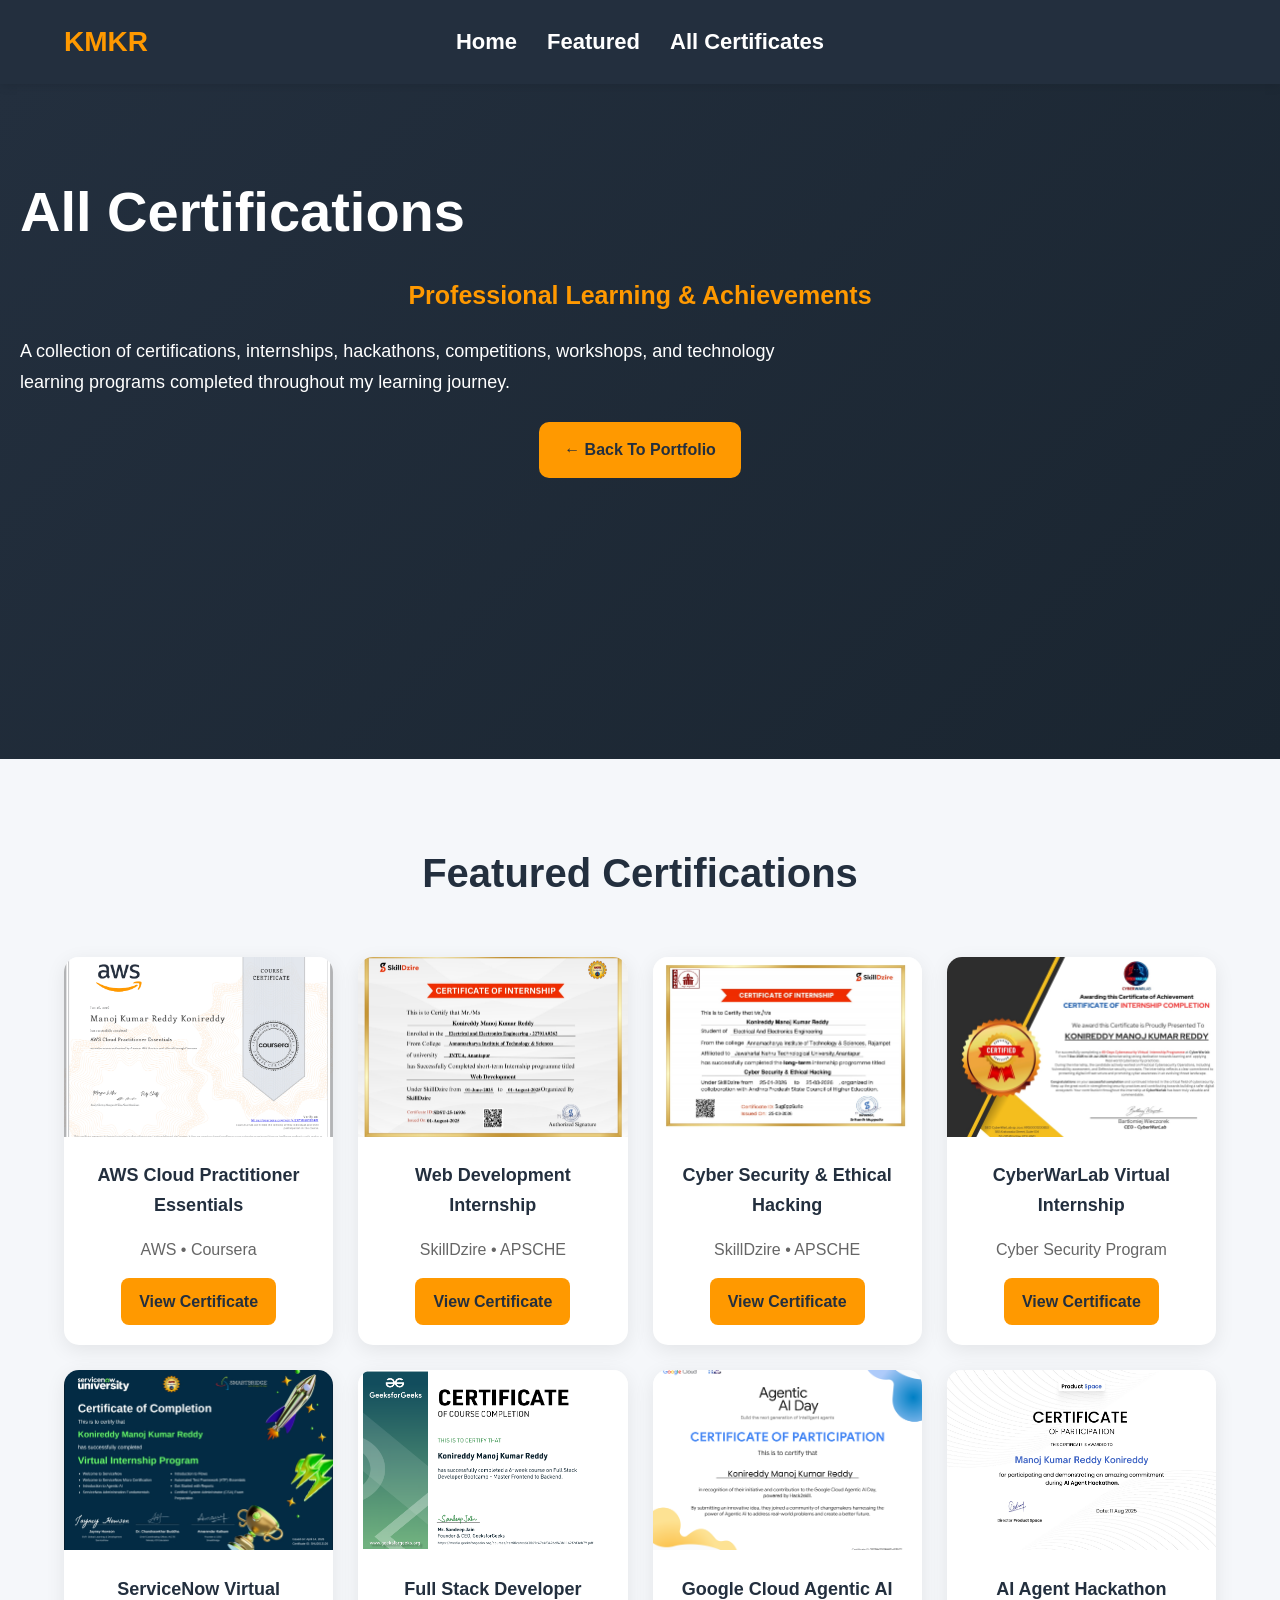
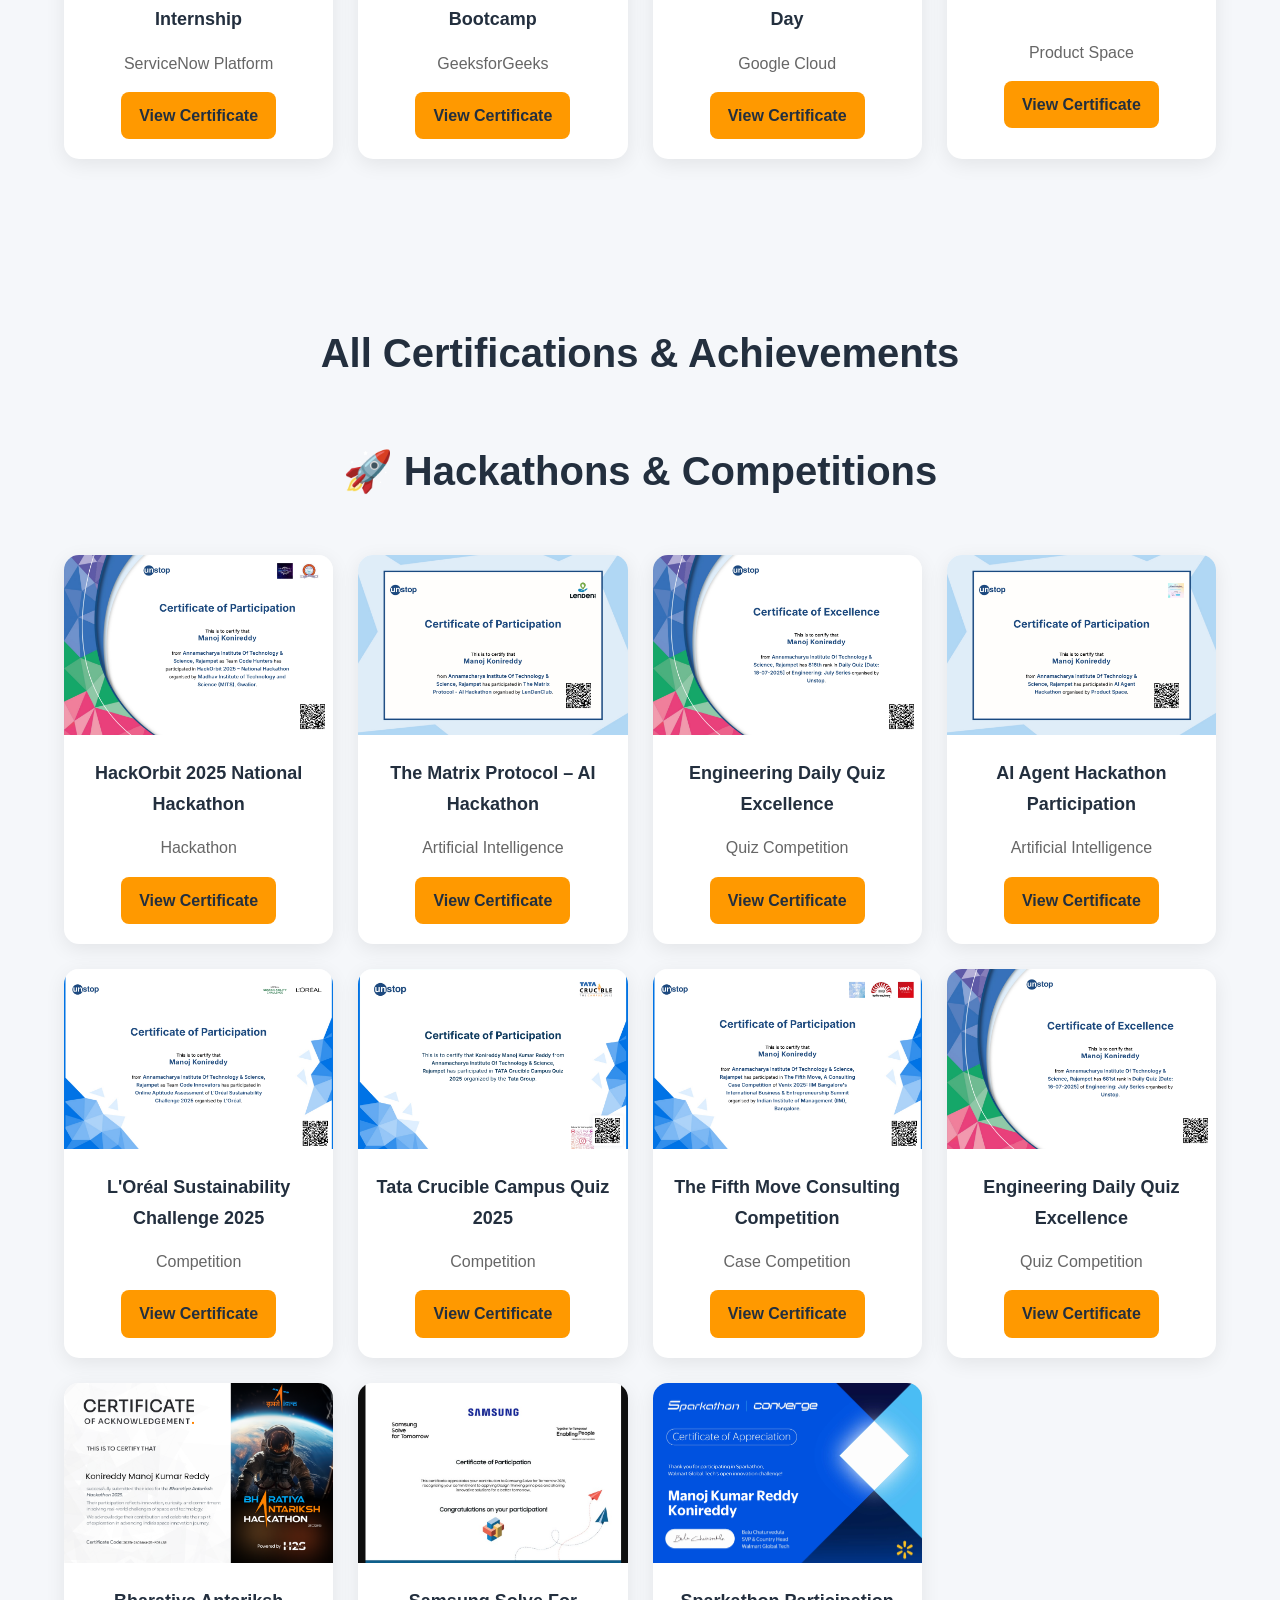
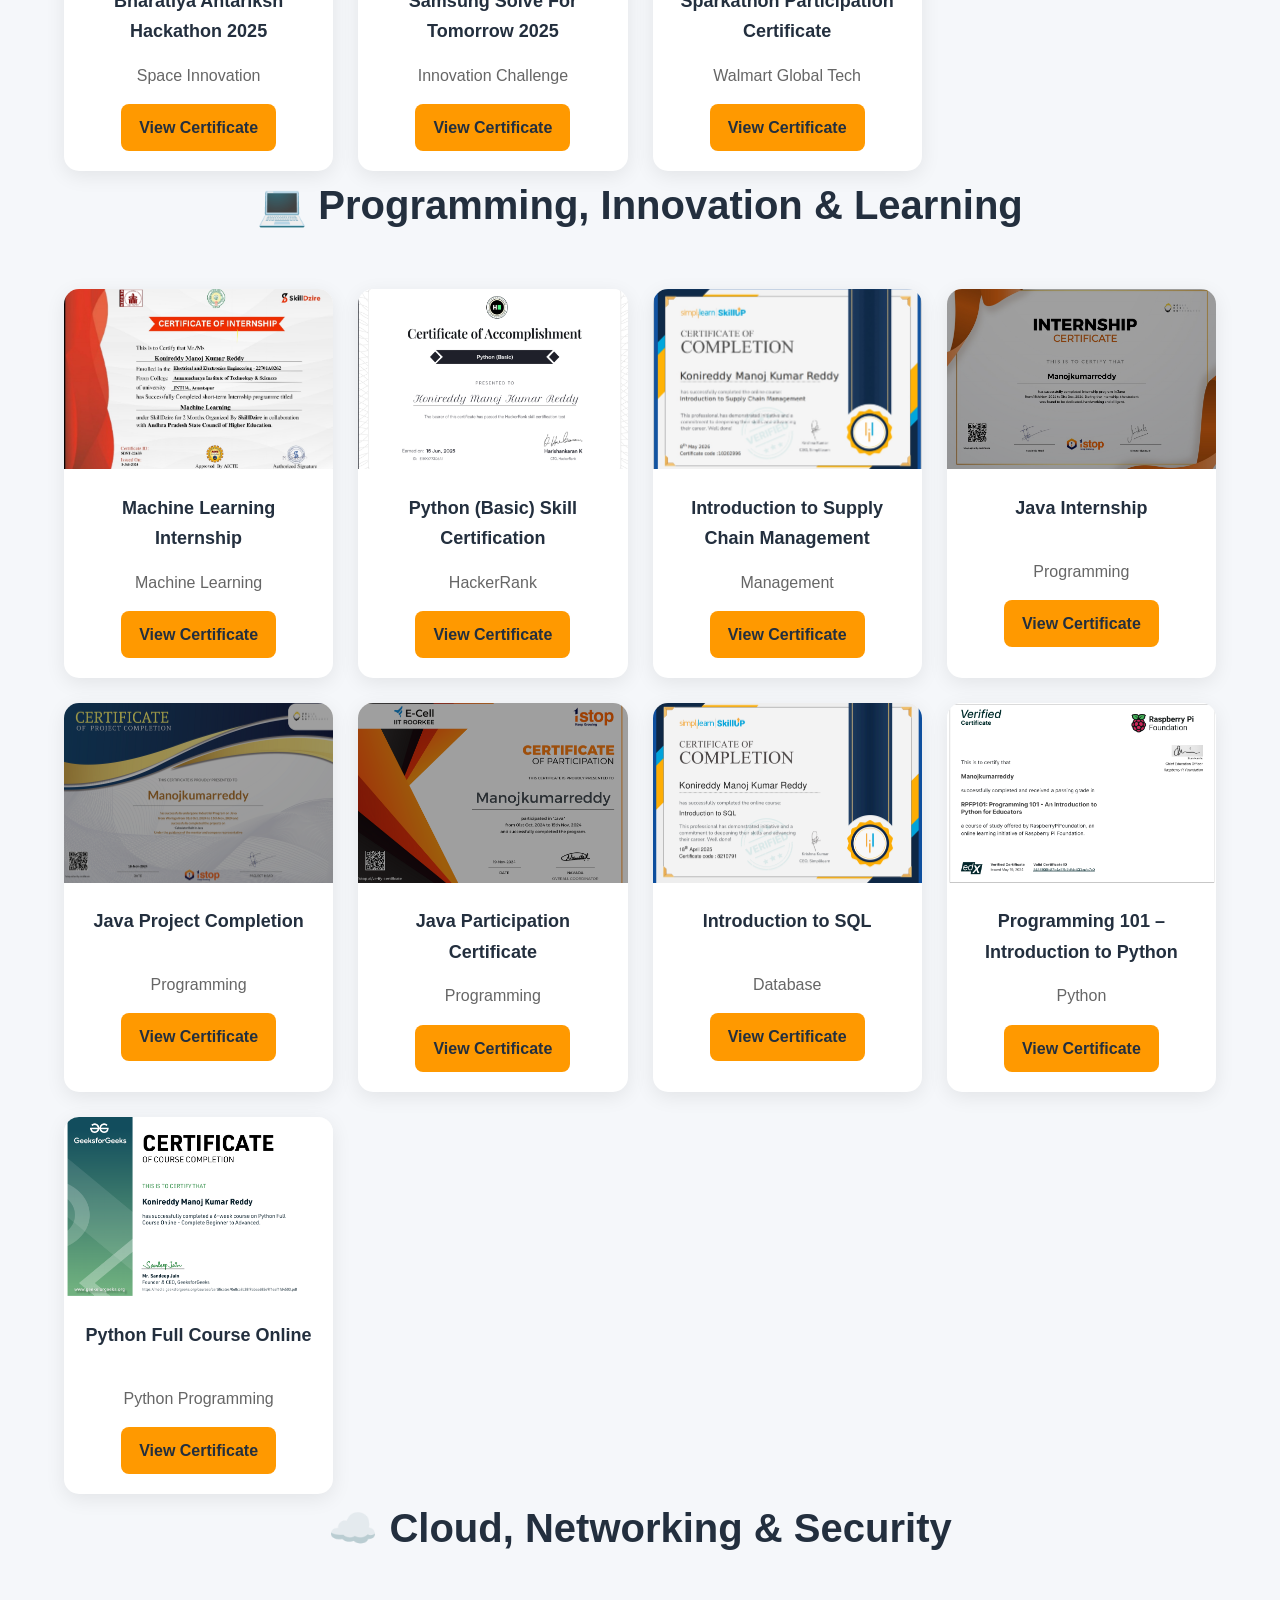
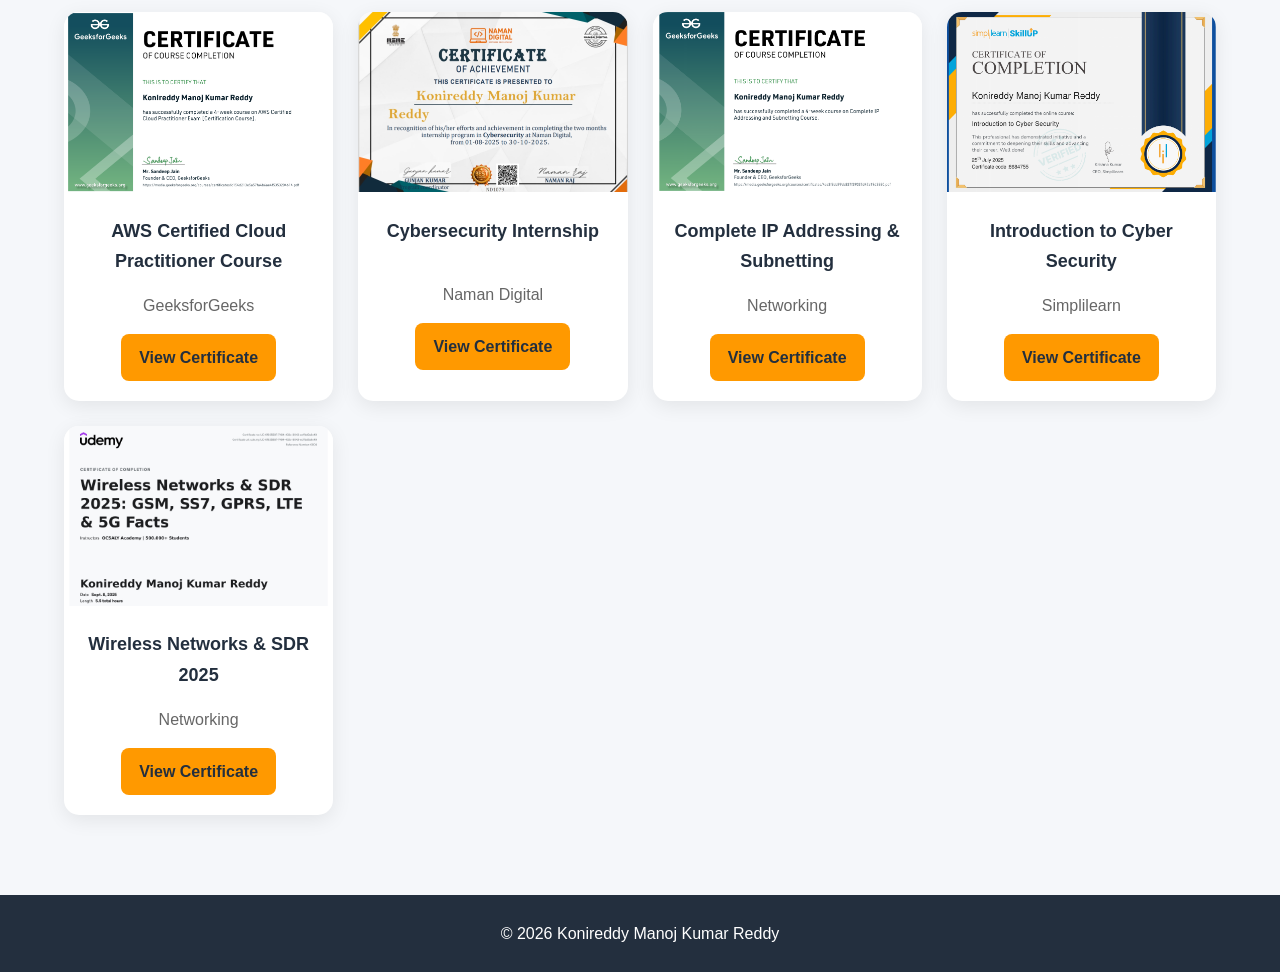
==== certifications.html @ b6d32723 "Initial AWS portfolio website" ====
<!DOCTYPE html>
<html lang="en">

<head>

<meta charset="UTF-8">
<meta name="viewport" content="width=device-width, initial-scale=1.0">

<title>
All Certifications | Konireddy Manoj Kumar Reddy
</title>

<link rel="stylesheet" href="style.css">

</head>

<body>

<nav>

<div class="logo">
KMKR
</div>

<ul>

<li><a href="index.html">Home</a></li>
<li><a href="#featured">Featured</a></li>
<li><a href="#all-certificates">All Certificates</a></li>

</ul>

</nav>

<section class="hero">

<h1>
All Certifications
</h1>

<h2>
Professional Learning & Achievements
</h2>

<p>

A collection of certifications, internships,
hackathons, competitions, workshops,
and technology learning programs completed
throughout my learning journey.

</p>

<div class="buttons">

<a href="index.html"
class="btn">

← Back To Portfolio

</a>

</div>

</section>

<section id="featured">

<h2>Featured Certifications</h2>

<div class="cert-grid">

<!-- AWS -->
<div class="cert-card">
<img src="images/aws-cloud.png">
<h3>AWS Cloud Practitioner Essentials</h3>
<p>AWS • Coursera</p>
<a href="images/aws-cloud.png" target="_blank" class="cert-btn">
View Certificate
</a>
</div>

<!-- Web Development -->
<div class="cert-card">
<img src="images/web-development.jpg">
<h3>Web Development Internship</h3>
<p>SkillDzire • APSCHE</p>
<a href="images/web-development.jpg" target="_blank" class="cert-btn">
View Certificate
</a>
</div>

<!-- Cyber Security -->
<div class="cert-card">
<img src="images/cyber-security.jpg">
<h3>Cyber Security & Ethical Hacking</h3>
<p>SkillDzire • APSCHE</p>
<a href="images/cyber-security.jpg" target="_blank" class="cert-btn">
View Certificate
</a>
</div>

<!-- CyberWarLab -->
<div class="cert-card">
<img src="images/cyberwarlab.jpg">
<h3>CyberWarLab Virtual Internship</h3>
<p>Cyber Security Program</p>
<a href="images/cyberwarlab.jpg" target="_blank" class="cert-btn">
View Certificate
</a>
</div>

<!-- ServiceNow -->
<div class="cert-card">
<img src="images/servicenow.jpg">
<h3>ServiceNow Virtual Internship</h3>
<p>ServiceNow Platform</p>
<a href="images/servicenow.jpg" target="_blank" class="cert-btn">
View Certificate
</a>
</div>

<!-- Full Stack -->
<div class="cert-card">
<img src="images/full-stack.png">
<h3>Full Stack Developer Bootcamp</h3>
<p>GeeksforGeeks</p>
<a href="images/full-stack.png" target="_blank" class="cert-btn">
View Certificate
</a>
</div>

<!-- Google Cloud -->
<div class="cert-card">
<img src="images/google-cloud-ai.png">
<h3>Google Cloud Agentic AI Day</h3>
<p>Google Cloud</p>
<a href="images/google-cloud-ai.png" target="_blank" class="cert-btn">
View Certificate
</a>
</div>

<!-- AI Agent -->
<div class="cert-card">
<img src="images/ai-agent.png">
<h3>AI Agent Hackathon</h3>
<p>Product Space</p>
<a href="images/ai-agent.png" target="_blank" class="cert-btn">
View Certificate
</a>
</div>

</div>

</section>

<section id="all-certificates">

<h2>All Certifications & Achievements</h2>

<h2>🚀 Hackathons & Competitions</h2>

<div class="cert-grid">

<div class="cert-card">
<img src="images/certificates/cef1.jpg">
<h3>HackOrbit 2025 National Hackathon</h3>
<p>Hackathon</p>
<a href="images/certificates/cef1.jpg" target="_blank" class="cert-btn">View Certificate</a>
</div>

<div class="cert-card">
<img src="images/certificates/cef2.jpg">
<h3>The Matrix Protocol – AI Hackathon</h3>
<p>Artificial Intelligence</p>
<a href="images/certificates/cef2.jpg" target="_blank" class="cert-btn">View Certificate</a>
</div>

<div class="cert-card">
<img src="images/certificates/cef3.jpg">
<h3>Engineering Daily Quiz Excellence</h3>
<p>Quiz Competition</p>
<a href="images/certificates/cef3.jpg" target="_blank" class="cert-btn">View Certificate</a>
</div>

<div class="cert-card">
<img src="images/certificates/cef5.jpg">
<h3>AI Agent Hackathon Participation</h3>
<p>Artificial Intelligence</p>
<a href="images/certificates/cef5.jpg" target="_blank" class="cert-btn">View Certificate</a>
</div>

<div class="cert-card">
<img src="images/certificates/cef7.jpg">
<h3>L'Oréal Sustainability Challenge 2025</h3>
<p>Competition</p>
<a href="images/certificates/cef7.jpg" target="_blank" class="cert-btn">View Certificate</a>
</div>

<div class="cert-card">
<img src="images/certificates/cef8.jpg">
<h3>Tata Crucible Campus Quiz 2025</h3>
<p>Competition</p>
<a href="images/certificates/cef8.jpg" target="_blank" class="cert-btn">View Certificate</a>
</div>

<div class="cert-card">
<img src="images/certificates/cef9.jpg">
<h3>The Fifth Move Consulting Competition</h3>
<p>Case Competition</p>
<a href="images/certificates/cef9.jpg" target="_blank" class="cert-btn">View Certificate</a>
</div>

<div class="cert-card">
<img src="images/certificates/cef10.jpg">
<h3>Engineering Daily Quiz Excellence</h3>
<p>Quiz Competition</p>
<a href="images/certificates/cef10.jpg" target="_blank" class="cert-btn">View Certificate</a>
</div>

<!-- cef11 -->

<div class="cert-card">
<img src="images/certificates/cef11.png">

<h3>
Bharatiya Antariksh Hackathon 2025
</h3>

<p>
Space Innovation
</p>

<a href="images/certificates/cef11.png"
target="_blank"
class="cert-btn">

View Certificate

</a>

</div>

<!-- cef12 -->

<div class="cert-card">
<img src="images/certificates/cef12.jpg">

<h3>
Samsung Solve For Tomorrow 2025
</h3>

<p>
Innovation Challenge
</p>

<a href="images/certificates/cef12.jpg"
target="_blank"
class="cert-btn">

View Certificate

</a>

</div>

<!-- cef25 -->

<div class="cert-card">
<img src="images/certificates/cef25.png">

<h3>
Sparkathon Participation Certificate
</h3>

<p>
Walmart Global Tech
</p>

<a href="images/certificates/cef25.png"
target="_blank"
class="cert-btn">

View Certificate

</a>

</div>

</div>

<h2>💻 Programming, Innovation & Learning</h2>

<div class="cert-grid">

<div class="cert-card">
<img src="images/certificates/cef6.jpg">
<h3>Machine Learning Internship</h3>
<p>Machine Learning</p>
<a href="images/certificates/cef6.jpg" target="_blank" class="cert-btn">View Certificate</a>
</div>

<!-- cef22 -->

<div class="cert-card">
<img src="images/certificates/cef22.png">

<h3>
Python (Basic) Skill Certification
</h3>

<p>
HackerRank
</p>

<a href="images/certificates/cef22.png"
target="_blank"
class="cert-btn">

View Certificate

</a>

</div>

<!-- cef14 -->

<div class="cert-card">
<img src="images/certificates/cef14.jpg">

<h3>
Introduction to Supply Chain Management
</h3>

<p>
Management
</p>

<a href="images/certificates/cef14.jpg"
target="_blank"
class="cert-btn">

View Certificate

</a>

</div>

<!-- cef15 -->

<div class="cert-card">
<img src="images/certificates/cef15.png">

<h3>
Java Internship
</h3>

<p>
Programming
</p>

<a href="images/certificates/cef15.png"
target="_blank"
class="cert-btn">

View Certificate

</a>

</div>

<!-- cef16 -->

<div class="cert-card">
<img src="images/certificates/cef16.png">

<h3>
Java Project Completion
</h3>

<p>
Programming
</p>

<a href="images/certificates/cef16.png"
target="_blank"
class="cert-btn">

View Certificate

</a>

</div>

<!-- cef17 -->

<div class="cert-card">
<img src="images/certificates/cef17.png">

<h3>
Java Participation Certificate
</h3>

<p>
Programming
</p>

<a href="images/certificates/cef17.png"
target="_blank"
class="cert-btn">

View Certificate

</a>

</div>

<!-- cef18 -->

<div class="cert-card">
<img src="images/certificates/cef18.png">

<h3>
Introduction to SQL
</h3>

<p>
Database
</p>

<a href="images/certificates/cef18.png"
target="_blank"
class="cert-btn">

View Certificate

</a>

</div>

<!-- cef19 -->

<div class="cert-card">
<img src="images/certificates/cef19.png">

<h3>
Programming 101 – Introduction to Python
</h3>

<p>
Python
</p>

<a href="images/certificates/cef19.png"
target="_blank"
class="cert-btn">

View Certificate

</a>

</div>

<!-- cef20 -->

<div class="cert-card">
<img src="images/certificates/cef20.png">

<h3>
Python Full Course Online
</h3>

<p>
Python Programming
</p>

<a href="images/certificates/cef20.png"
target="_blank"
class="cert-btn">

View Certificate

</a>

</div>

</div>

<h2>☁️ Cloud, Networking & Security</h2>

<div class="cert-grid">

<!-- cef21 -->

<div class="cert-card">
<img src="images/certificates/cef21.png">

<h3>
AWS Certified Cloud Practitioner Course
</h3>

<p>
GeeksforGeeks
</p>

<a href="images/certificates/cef21.png"
target="_blank"
class="cert-btn">

View Certificate

</a>

</div>

<!-- cef13 -->

<div class="cert-card">
<img src="images/certificates/cef13.jpg">

<h3>
Cybersecurity Internship
</h3>

<p>
Naman Digital
</p>

<a href="images/certificates/cef13.jpg"
target="_blank"
class="cert-btn">

View Certificate

</a>

</div>

<!-- cef23 -->

<div class="cert-card">
<img src="images/certificates/cef23.png">

<h3>
Complete IP Addressing & Subnetting
</h3>

<p>
Networking
</p>

<a href="images/certificates/cef23.png"
target="_blank"
class="cert-btn">

View Certificate

</a>

</div>

<!-- cef24 -->

<div class="cert-card">
<img src="images/certificates/cef24.png">

<h3>
Introduction to Cyber Security
</h3>

<p>
Simplilearn
</p>

<a href="images/certificates/cef24.png"
target="_blank"
class="cert-btn">

View Certificate

</a>

</div>

<div class="cert-card">
<img src="images/certificates/cef4.jpg">
<h3>Wireless Networks & SDR 2025</h3>
<p>Networking</p>
<a href="images/certificates/cef4.jpg" target="_blank" class="cert-btn">View Certificate</a>
</div>

</div>

</section>

<footer>

<p>
© 2026 Konireddy Manoj Kumar Reddy
</p>

</footer>

</body>
</html>
---- style.css ----
/* =========================================
   RESET
========================================= */

*{
    margin:0;
    padding:0;
    box-sizing:border-box;
    scroll-behavior:smooth;
}

body{
    font-family:'Segoe UI',sans-serif;
    background:#f5f7fa;
    color:#333;
    line-height:1.7;
}

/* =========================================
   NAVBAR
========================================= */

nav{
    position:relative;
    top:0;
    z-index:1000;

    display:flex;
    justify-content:space-between;
    align-items:center;

    padding:18px 5%;

    background:#232f3e;
    color:white;

    box-shadow:0 2px 10px rgba(0,0,0,0.1);
}

nav ul{
    display: flex;
    flex-wrap: wrap;
    justify-content: center;
    gap: 12px;
}

.logo{
    font-size:28px;
    font-weight:bold;
    color:#ff9900;
}

nav ul{
    display:flex;
    list-style:none;
    gap:30px;

    position:absolute;
    left:50%;
    transform:translateX(-50%);
}

nav ul li a{
    text-decoration:none;
    color:white;
    font-weight:600;
    font-size:22px;
    transition:0.3s;
}

nav ul li a:hover{
    color:#ff9900;
}

.visitor-badge{
    background:#ff9900;
    color:#232f3e;
    padding:10px 18px;
    border-radius:25px;
    font-weight:bold;
}

.visitor-badge{
    display:flex;
    align-items:center;
}

/* =========================================
   HERO SECTION
========================================= */

.hero{
    min-height:75vh;
    background:linear-gradient(135deg,#232f3e,#1a2530);
    color:white;
    padding:80px 20px;
}

.hero h1{
    font-size:56px;
    margin-bottom:15px;
}

.hero h2{
    color:#ff9900;
    font-size:25px;
    margin-bottom:20px;
}

.hero-role{
    font-size:20px;
    margin-bottom:10px;
}

.hero-status{
    color:#d9d9d9;
    margin-bottom:20px;
}

.hero p{
    max-width:800px;
    margin-bottom:25px;
    font-size:18px;
}

.hero-badge{
    background:#ff9900;
    color:#232f3e;

    padding:12px 22px;

    border-radius:25px;

    font-weight:bold;

    margin-bottom:20px;
}

.hero-tags{
    display:flex;
    flex-wrap:wrap;
    justify-content:center;
    gap:12px;

    margin-bottom:30px;
}

.hero-tags{
    display:flex;
    flex-wrap:wrap;
    justify-content:center;
    gap:10px;
}

.hero-tags span{
    background:rgba(255,255,255,0.15);

    padding:10px 16px;

    border-radius:25px;
}

.hero-container{
    display:flex;
    flex-direction:column;
    align-items:center;
    justify-content:center;
    text-align:center;
    max-width:1000px;
    margin:0 auto;
}

.hero-content{
    max-width:900px;
    text-align:center;
    margin:0 auto;
}

.hero-image img{
    width:250px;
    height:250px;
    border-radius:50%;
    object-fit:cover;
    border:5px solid #ff9900;
    box-shadow:0 5px 20px rgba(0,0,0,0.2);
}

@media(max-width:768px){

.hero-container{
    flex-direction:column;
}

.hero-image img{
    width:180px;
    height:180px;
}

}


/* =========================================
   BUTTONS
========================================= */

.buttons{
    display:flex;
    gap:15px;
    flex-wrap:wrap;
    justify-content:center;
}

.btn{
    background:#ff9900;
    color:#232f3e;

    text-decoration:none;

    padding:14px 25px;

    border-radius:10px;

    font-weight:bold;

    transition:0.3s;
}

.btn:hover{
    transform:translateY(-3px);
}

.secondary{
    background:white;
}

/* =========================================
   COMMON SECTION STYLING
========================================= */

section{
    padding:80px 5%;
}

section h2{
    text-align:center;
    color:#232f3e;
    font-size:40px;
    margin-bottom:50px;
}

/* =========================================
   ABOUT SECTION
========================================= */

#about p{
    max-width:1100px;
    margin:auto;
    text-align:center;
    font-size:18px;
}

/* =========================================
   SKILLS SECTION
========================================= */

.skills-grid{
    display:grid;

    grid-template-columns:
    repeat(auto-fit,minmax(250px,1fr));

    gap:25px;

    max-width:1400px;
    margin:auto;
}

.card{
    background:white;

    padding:30px;

    border-radius:18px;

    box-shadow:
    0 5px 20px rgba(0,0,0,0.08);

    transition:0.3s;
}

.card:hover{
    transform:translateY(-6px);
}

.card h3{
    color:#ff9900;
    margin-bottom:15px;
}

.card p{
    margin:10px 0;
}

/* =========================================
   CERTIFICATIONS
========================================= */

.cert-grid{
    display:grid;
    grid-template-columns:repeat(4,1fr);
    gap:25px;
}

@media (max-width:1024px){
    .cert-grid{
        grid-template-columns:repeat(2,1fr);
    }
}

@media (max-width:768px){
    .cert-grid{
        grid-template-columns:1fr;
    }
}

.cert-card{
    background:white;
    border-radius:15px;
    overflow:hidden;
    text-align:center;
    box-shadow:0 5px 20px rgba(0,0,0,.08);
    transition:.3s;
}

.cert-card:hover{
    transform:translateY(-6px);
}

.cert-card img{
    width:100%;
    height:180px;
    object-fit:cover;
}

.cert-card h3{
    padding:15px;
    color:#232f3e;
    font-size:18px;
    min-height:80px;
}

.cert-card p{
    color:#666;
    margin-bottom:15px;
}

.cert-btn{
    display:inline-block;
    margin-bottom:20px;
    padding:10px 18px;
    background:#ff9900;
    color:#232f3e;
    text-decoration:none;
    border-radius:8px;
    font-weight:600;
}

.cert-btn:hover{
    opacity:.9;
}

/* =========================================
   CERTIFICATIONS PAGE
========================================= */

.certifications-page-title{
    text-align:center;
    margin-bottom:40px;
}

.certifications-page-title p{
    max-width:800px;
    margin:auto;
    color:#666;
}

.cert-card img{
    cursor:pointer;
}

/* =========================================
   PROJECTS SECTION
========================================= */

.project-grid {
    display: grid;
    grid-template-columns: repeat(auto-fit, minmax(300px, 1fr));
    gap: 25px;

    max-width: 1400px;
    margin: auto;
}

.project-card {
    background: white;

    padding: 25px;

    border-radius: 20px;

    border-top: 5px solid #ff9900;

    min-height: 380px;

    display: flex;
    flex-direction: column;
    justify-content: space-between;

    box-shadow: 0 8px 25px rgba(0,0,0,0.08);

    transition: 0.3s;
}

.project-card:hover {
    transform: translateY(-8px);

    box-shadow: 0 15px 35px rgba(0,0,0,0.15);
}

.project-type {
    color: #ff9900;

    font-size: 14px;

    font-weight: 700;

    text-transform: uppercase;

    margin-bottom: 12px;
}

.project-card h3 {
    color: #232f3e;

    font-size: 1.8rem;

    margin-bottom: 15px;
}

.project-card p {
    color: #555;

    line-height: 1.8;

    margin-bottom: 15px;
}

.project-tech {
    color: #777;

    font-size: 14px;

    line-height: 1.7;
}

.project-status {
    display: inline-block;

    background: #ff9900;

    color: #232f3e;

    padding: 8px 16px;

    border-radius: 25px;

    font-weight: bold;
}

.project-buttons {
    display: flex;

    gap: 10px;

    margin-top: 20px;
}

.project-btn {
    flex: 1;

    text-align: center;

    text-decoration: none;

    padding: 12px;

    border-radius: 8px;

    font-weight: 600;

    background: #232f3e;

    color: white;

    transition: 0.3s;
}

.project-btn:hover {
    transform: translateY(-2px);
}

.live-btn {
    background: #ff9900;

    color: #232f3e;
}

/* =========================
   MOBILE
========================= */

@media (max-width: 768px) {

    .project-grid {
        grid-template-columns: 1fr;
        gap: 20px;
    }

    .project-card {
        min-height: auto;
        padding: 20px;
    }

    .project-buttons {
        flex-direction: column;
    }
}

/* =========================================
   CONTACT SECTION
========================================= */

#contact{
    text-align:center;
}

#contact p{
    margin:15px 0;
    font-size:18px;
}

#contact a{
    color:#ff9900;
    text-decoration:none;
    font-weight:bold;
}

#contact a:hover{
    text-decoration:underline;
}

/* =========================================
   PROJECT DETAIL PAGES
========================================= */

.architecture-box{
    background:#232f3e;
    color:white;

    padding:30px;

    border-radius:15px;

    max-width:700px;

    margin:auto;

    text-align:center;

    line-height:2;
}

.project-overview{
    background:white;

    padding:30px;

    border-radius:15px;

    box-shadow:
    0 5px 20px rgba(0,0,0,0.1);

    max-width:1000px;

    margin:auto;
}

.features{
    max-width:900px;
    margin:auto;
    list-style:none;
}

.features li{
    background:white;

    margin:15px 0;

    padding:15px 20px;

    border-left:5px solid #ff9900;

    box-shadow:
    0 3px 10px rgba(0,0,0,0.08);
}

.screenshot-grid{
    display:grid;

    grid-template-columns:
    repeat(auto-fit,minmax(300px,1fr));

    gap:25px;
}

.screenshot{
    background:white;

    padding:20px;

    border-radius:15px;

    text-align:center;

    box-shadow:
    0 4px 15px rgba(0,0,0,0.08);
}

.skill-pill{
    display:inline-block;

    background:#232f3e;

    color:white;

    padding:10px 15px;

    margin:8px;

    border-radius:25px;

    font-size:14px;
}

.back-section{
    text-align:center;
    margin-top:40px;
}

/* =========================================
   FOOTER
========================================= */

footer{
    background:#232f3e;
    color:white;

    text-align:center;

    padding:25px;
}

/* =========================================
   TABLET
========================================= */

@media(max-width:900px){

    nav{
        flex-direction:column;
        gap:15px;
    }

    nav ul{
        flex-wrap:wrap;
        justify-content:center;
    }

    .hero h1{
        font-size:38px;
    }

    .hero h2{
        font-size:24px;
    }

    .hero-role{
        font-size:16px;
    }

    section{
        padding:60px 5%;
    }

    .project-grid,
    .skills-grid,
    .cert-grid{
        grid-template-columns:1fr;
    }
}

/* =========================================
   MOBILE
========================================= */

@media(max-width:600px){

    nav ul{
        gap:15px;
    }

    nav ul li{
        margin:5px;
    }

    .logo{
        font-size:24px;
    }
    .hero{
        padding:60px 20px;
    }

    .hero h1{
        font-size:30px;
        line-height:1.3;
    }

    .hero h2{
        font-size:20px;
    }

    .hero p{
        font-size:16px;
    }

    .buttons{
        flex-direction:column;
        align-items:center;
    }

    .btn{
        width:250px;
        text-align:center;
    }

    .visitor-badge{
        display:flex;
        align-items:center;
    }

    section h2{
        font-size:30px;
    }
}

/* =========================================
   Mobile Hero Title Size
========================================= */

@media(max-width:768px){

.hero h1{
    font-size: 2rem;
}

}

@media(max-width:768px){

.cert-grid{
    grid-template-columns:1fr;
}

}

/* Mobile Optimization */

@media(max-width:768px){

.hero h1{
    font-size:2rem;
}

nav ul{
    display:flex;
    flex-wrap:wrap;
    justify-content:center;
    gap:12px;
}

.hero-tags{
    display:flex;
    flex-wrap:wrap;
    justify-content:center;
    gap:10px;
}

.cert-grid{
    grid-template-columns:1fr;
}

}

/* MOBILE VIEW */

@media (max-width: 768px) {

    nav {
        flex-direction: column;
        gap: 15px;
        padding: 20px;
        position: relative;
    }

    nav ul {
        flex-wrap: wrap;
        justify-content: center;
        gap: 15px;
    }

    .hero {
        padding: 60px 20px;
    }

    .hero h1 {
        font-size: 2rem;
    }

    .hero h2 {
        font-size: 1.3rem;
    }

    .buttons {
        flex-direction: column;
        align-items: center;
    }

    .skills-grid,
    .project-grid,
    .cert-grid {
        grid-template-columns: 1fr;
    }

    .project-card,
    .cert-card,
    .card {
        width: 100%;
    }

    img {
        max-width: 100%;
        height: auto;
    }

    section {
        padding: 60px 20px;
    }
}

/* ===================================== */
/* MOBILE RESPONSIVE NAVIGATION */
/* ===================================== */

.menu-toggle {
    display: none;
    font-size: 28px;
    cursor: pointer;
    color: #ffa500;
}

/* Mobile */

@media (max-width: 768px) {

    nav {
        display:flex;
        flex-direction:row;
        justify-content:space-between;
        align-items:center;
    }

    .visitor-badge{
        display:flex;
        align-items:center;
        justify-content:center;
        background:#ff9900;
        color:#232f3e;
        padding:10px 15px;
        border-radius:25px;
        font-size:14px;
        font-weight:bold;
        min-width:120px;
    }

    .menu-toggle {
        display: block;
    }

    #nav-links {
        display: none;
        position: absolute;
        top: 70px;
        left: 0;
        width: 100%;
        background: #1e2b3f;
        flex-direction: column;
        text-align: center;
        padding: 20px 0;
        z-index: 1000;
    }

    #nav-links.active {
        display: flex;
    }

    #nav-links li {
        margin: 12px 0;
    }

    .hero {
        padding: 50px 20px;
    }

    .hero h1 {
        font-size: 2rem;
    }

    .hero h2 {
        font-size: 1.3rem;
    }

    .hero-role,
    .hero-status,
    .hero p {
        font-size: 15px;
    }

    .buttons {
        flex-direction: column;
        gap: 12px;
    }

    .skills-grid,
    .cert-grid,
    .project-grid {
        grid-template-columns: 1fr;
    }

    .cert-card img {
        height: auto;
    }

    section {
        padding: 60px 20px;
    }
}

.hero-image{
    text-align:center;
}

.hero-image img{
    width:220px !important;
    height:220px !important;
    border-radius:50% !important;
    object-fit:cover !important;
    border:4px solid #ffa500;
    display:block;
    margin:auto;
}

.hero-image{
    text-align:center;
    margin-bottom:35px;
}

.hero-image img{
    width:220px;
    height:220px;
    border-radius:50%;
    object-fit:cover;
    border:4px solid #ffa500;
    box-shadow:0 5px 20px rgba(0,0,0,0.3);
    display:block;
    margin:0 auto;
}

/* Contact Form */

#contact form{
    max-width:600px;
    margin:0 auto;
    display:flex;
    flex-direction:column;
    gap:15px;
}

#contact input,
#contact textarea{
    padding:15px;
    border:none;
    border-radius:10px;
    font-size:16px;
    width:100%;
}

#contact textarea{
    min-height:150px;
    resize:vertical;
}

.contact-btn{
    background:#ff9900;
    color:#232f3e;
    border:none;
    padding:15px;
    border-radius:10px;
    font-weight:bold;
    cursor:pointer;
    font-size:16px;
}

.contact-btn:hover{
    opacity:0.9;
}

/* Visitor Counter */

.mobile-counter{
    text-align:center;
    margin:20px 0;
    font-size:16px;
    font-weight:bold;
    color:#ff9900;
}
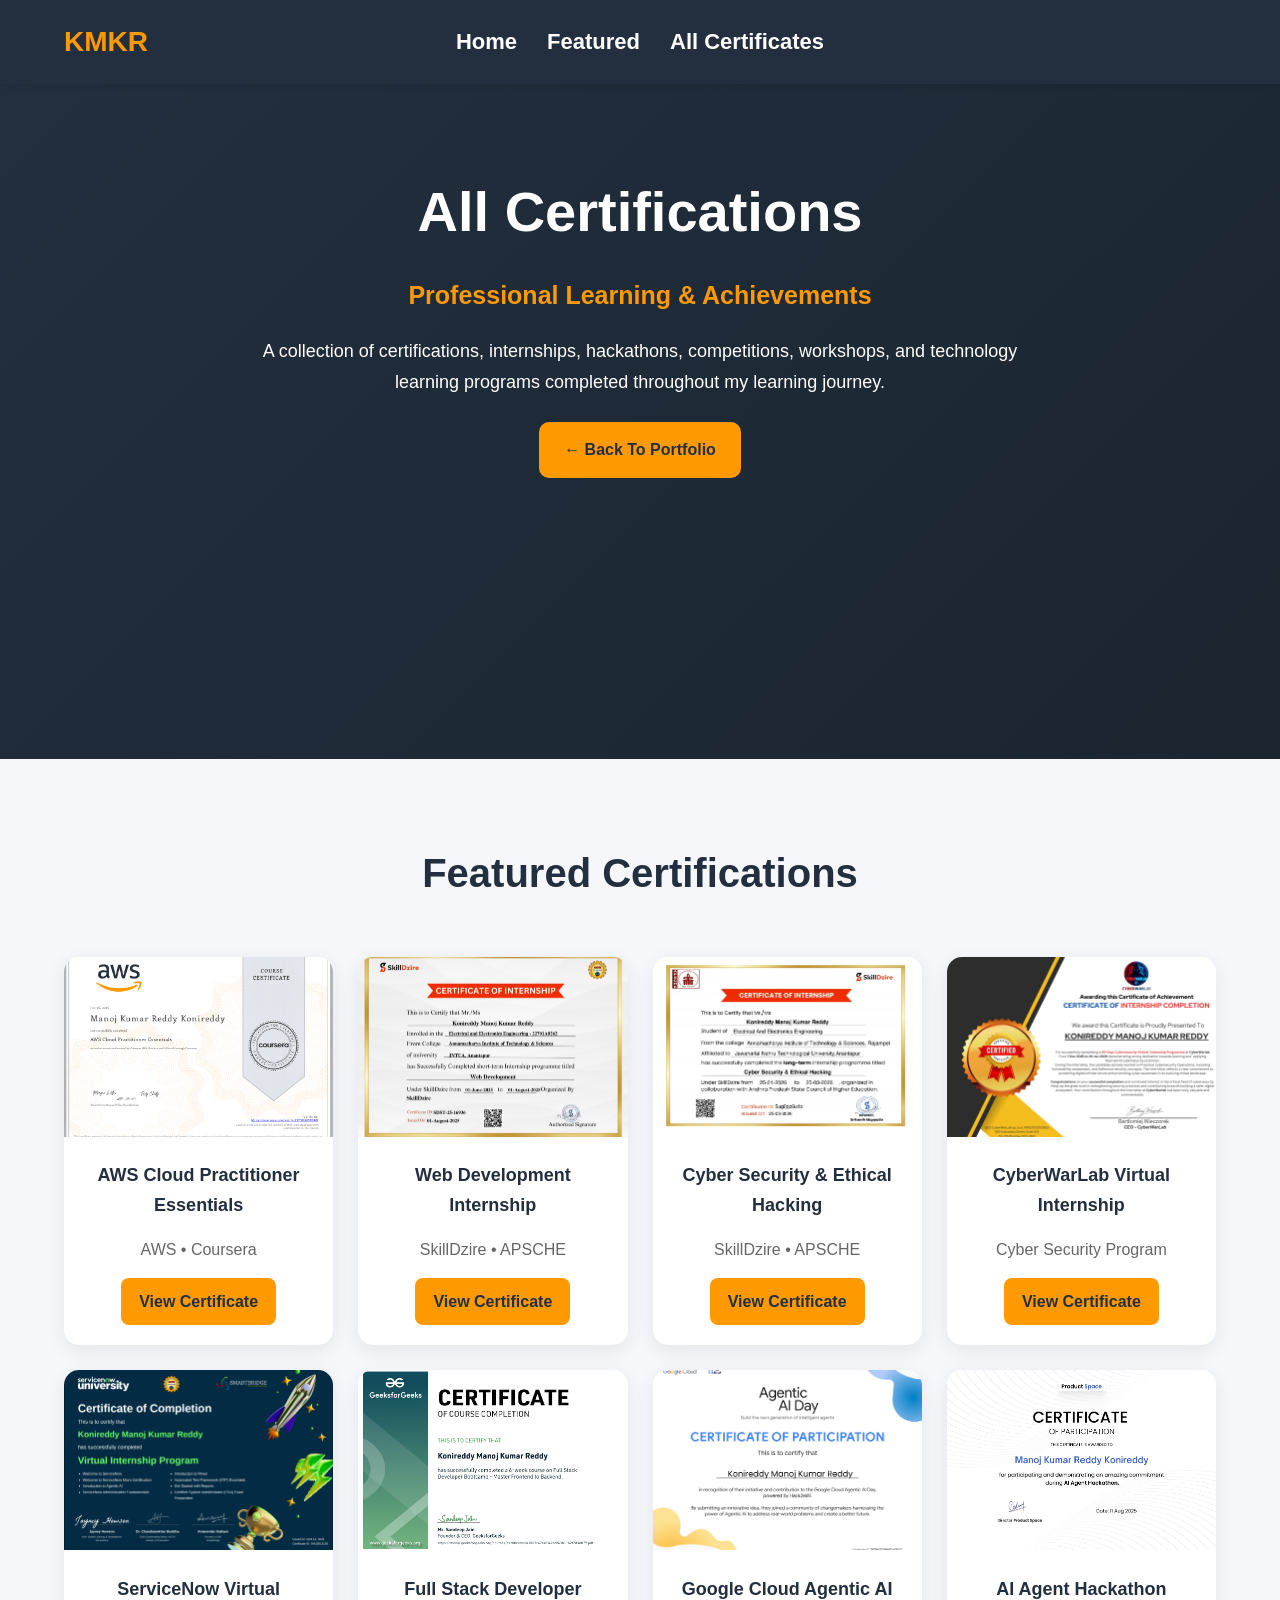
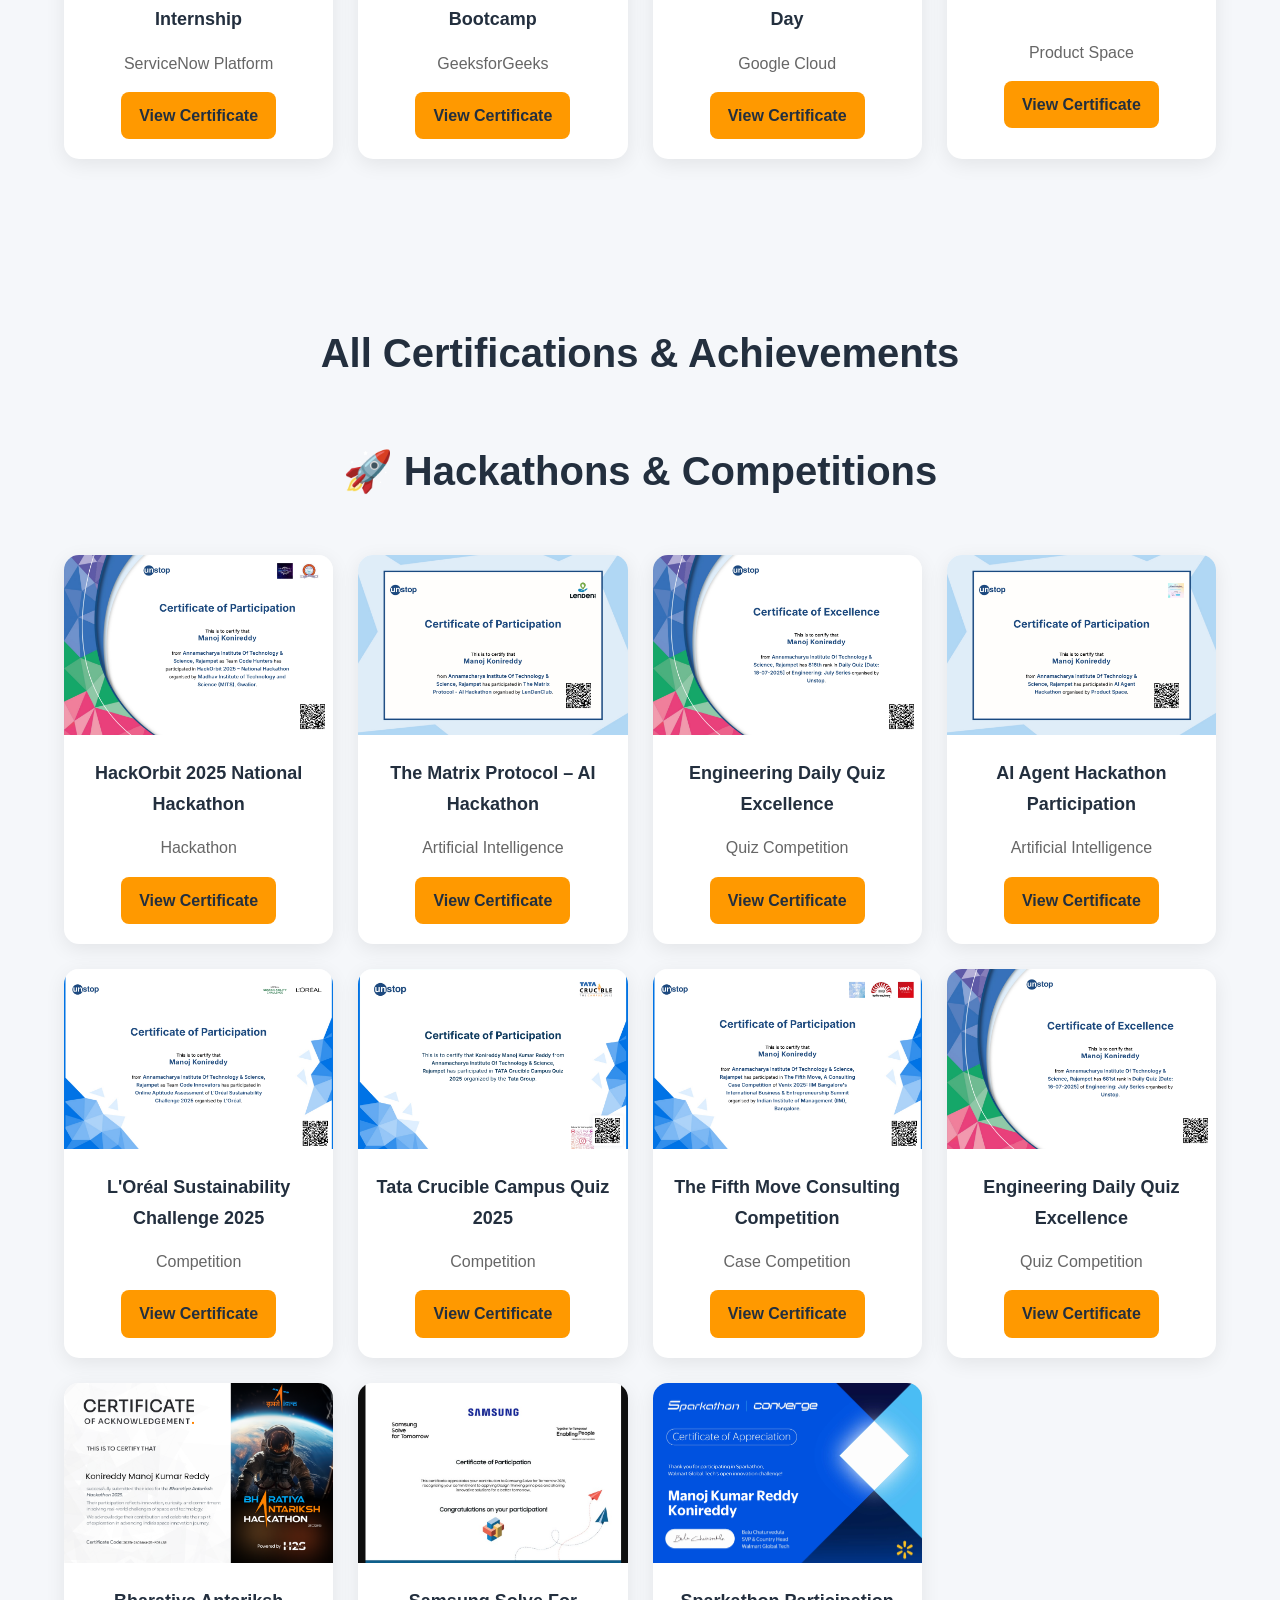
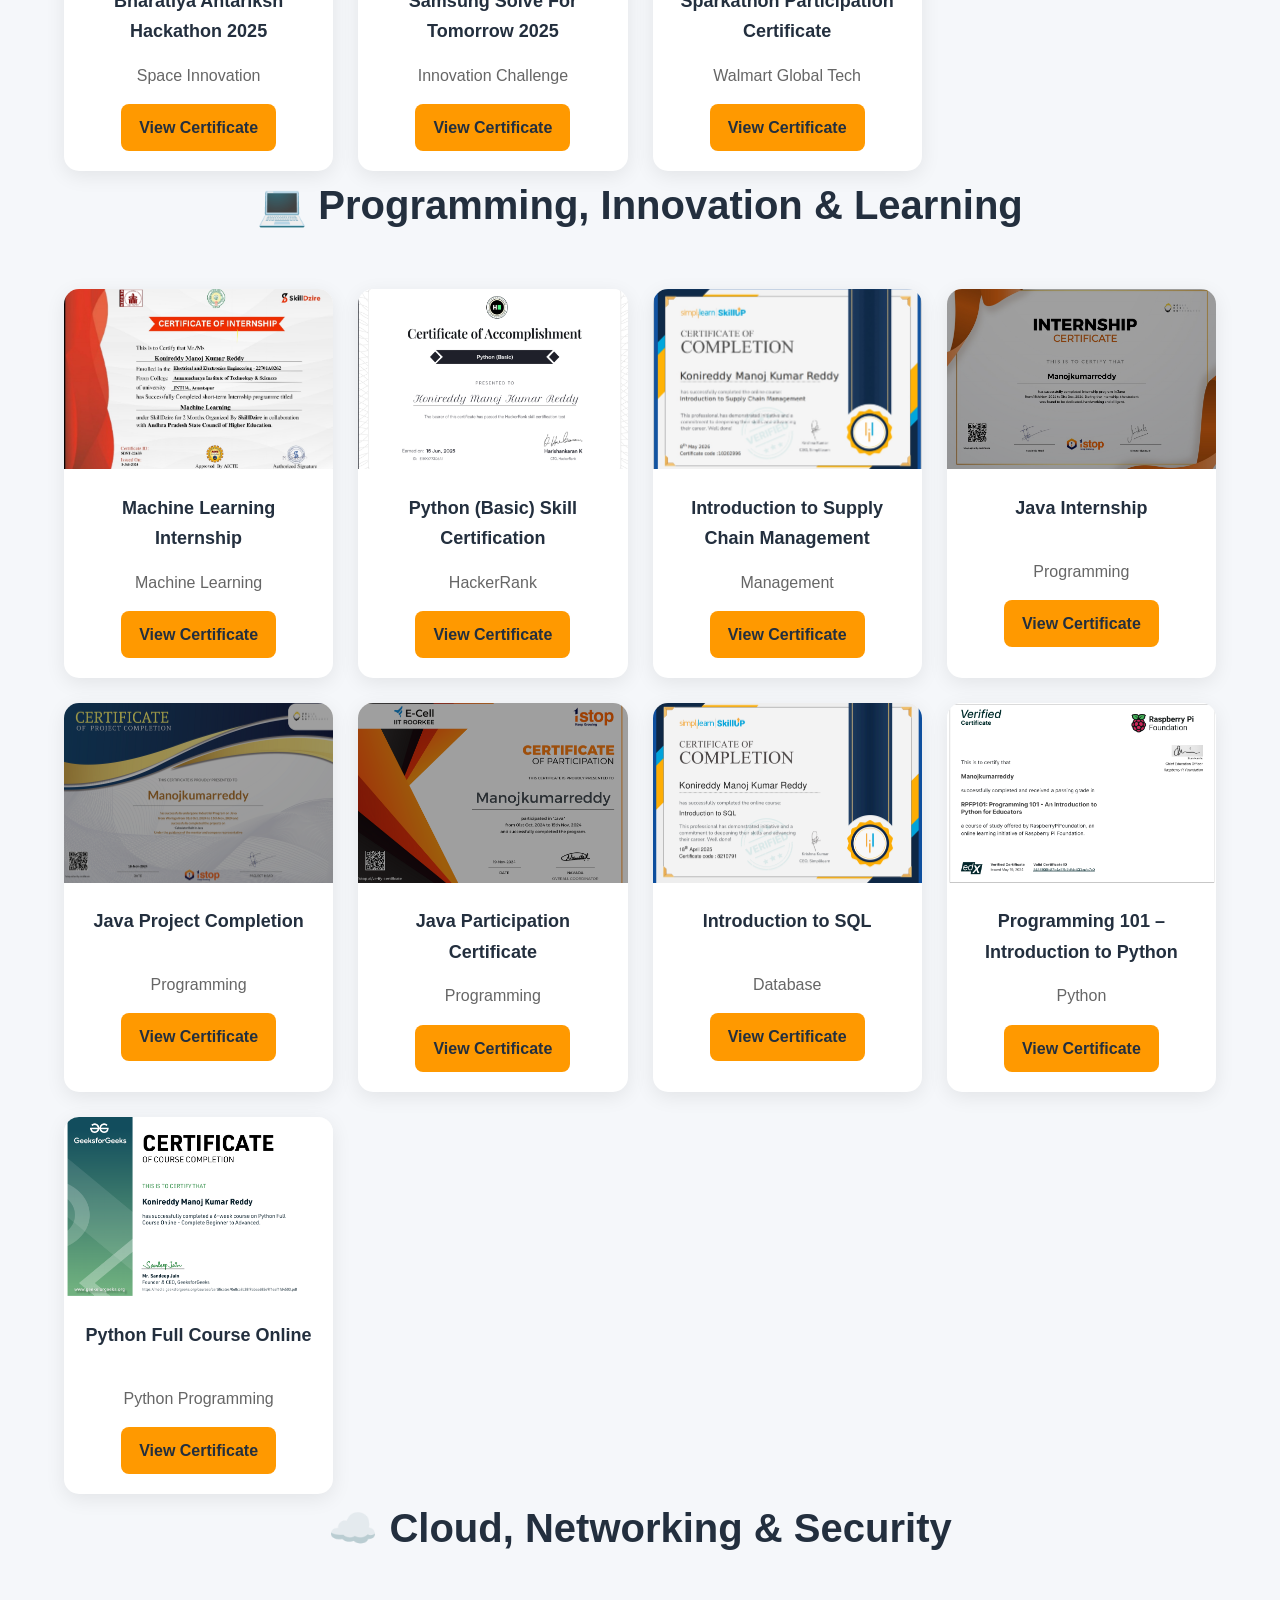
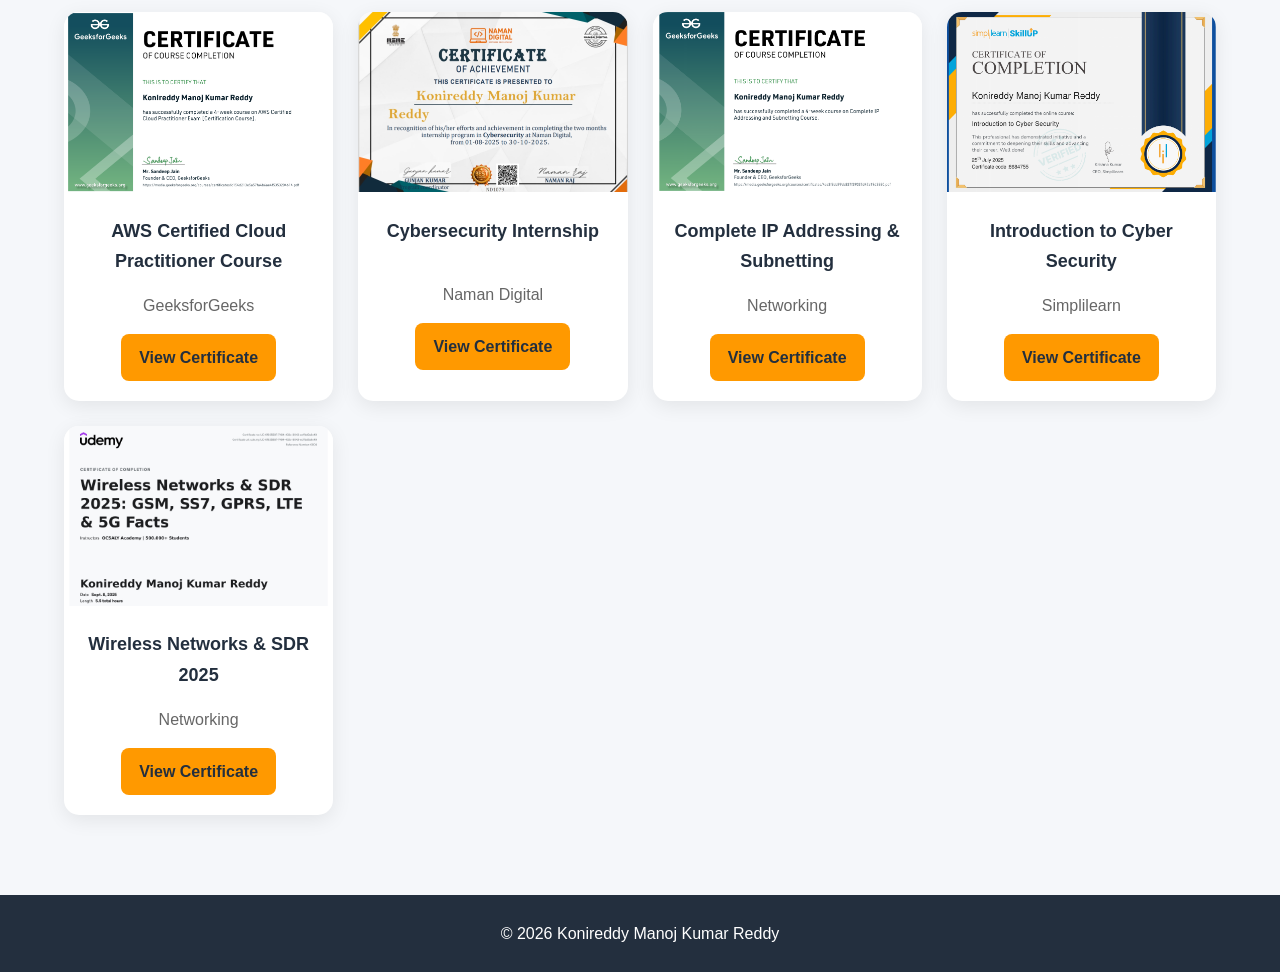
==== commit 18c3fdc3: "change in certifications.html" ====
--- a/certifications.html
+++ b/certifications.html
@@ -34,6 +34,10 @@
 
 <section class="hero">
 
+<div class="hero-container">
+
+<div class="hero-content">
+
 <h1>
 All Certifications
 </h1>
@@ -43,22 +47,20 @@
 </h2>
 
 <p>
-
-A collection of certifications, internships,
-hackathons, competitions, workshops,
-and technology learning programs completed
-throughout my learning journey.
-
+A collection of certifications, internships, hackathons,
+competitions, workshops, and technology learning programs
+completed throughout my learning journey.
 </p>
 
 <div class="buttons">
 
-<a href="index.html"
-class="btn">
-
+<a href="index.html" class="btn">
 ← Back To Portfolio
-
-</a>
+</a>
+
+</div>
+
+</div>
 
 </div>
 
--- a/style.css
+++ b/style.css
@@ -404,7 +404,7 @@
 .project-card {
     background: white;
 
-    padding: 25px;
+    padding: 20px;
 
     border-radius: 20px;
 
@@ -442,7 +442,7 @@
 .project-card h3 {
     color: #232f3e;
 
-    font-size: 1.8rem;
+    font-size: 1.6rem;
 
     margin-bottom: 15px;
 }
@@ -580,6 +580,25 @@
     line-height:2;
 }
 
+.architecture-image{
+    display:block;
+    max-width:250px;
+    width:100%;
+    height:auto;
+    margin:0 auto;
+    border-radius:12px;
+    box-shadow:0 4px 15px rgba(0,0,0,0.1);
+}
+
+.architecture-section{
+    text-align:center;
+}
+
+.architecture-section p{
+    max-width:900px;
+    margin:20px auto;
+}
+
 .project-overview{
     background:white;
 
@@ -657,6 +676,14 @@
     margin-top:40px;
 }
 
+.project-screenshot{
+    display:block;
+    width:100%;
+    max-width:1000px;
+    margin:25px auto;
+    border-radius:15px;
+    box-shadow:0 5px 20px rgba(0,0,0,0.15);
+}
 /* =========================================
    FOOTER
 ========================================= */
@@ -907,24 +934,43 @@
     }
 
     #nav-links {
-        display: none;
-        position: absolute;
-        top: 70px;
-        left: 0;
-        width: 100%;
-        background: #1e2b3f;
-        flex-direction: column;
-        text-align: center;
-        padding: 20px 0;
-        z-index: 1000;
+        display: none !important;
+
+        position: absolute !important;
+
+        top: 75px !important;
+        right: 15px !important;
+        left: auto !important;
+
+        width: 180px !important;
+        height: auto !important;
+
+        background: #1e2b3f !important;
+
+        border-radius: 12px !important;
+
+        box-shadow: 0 8px 20px rgba(0,0,0,0.3) !important;
+
+        padding: 10px 0 !important;
+
+        z-index: 9999 !important;
     }
 
     #nav-links.active {
-        display: flex;
+        display: block !important;
     }
 
     #nav-links li {
-        margin: 12px 0;
+        display: block;
+        margin: 0;
+        text-align: left;
+    }
+
+    #nav-links li a {
+        display: block;
+        padding: 12px 18px;
+        color: white;
+        font-size: 16px;
     }
 
     .hero {
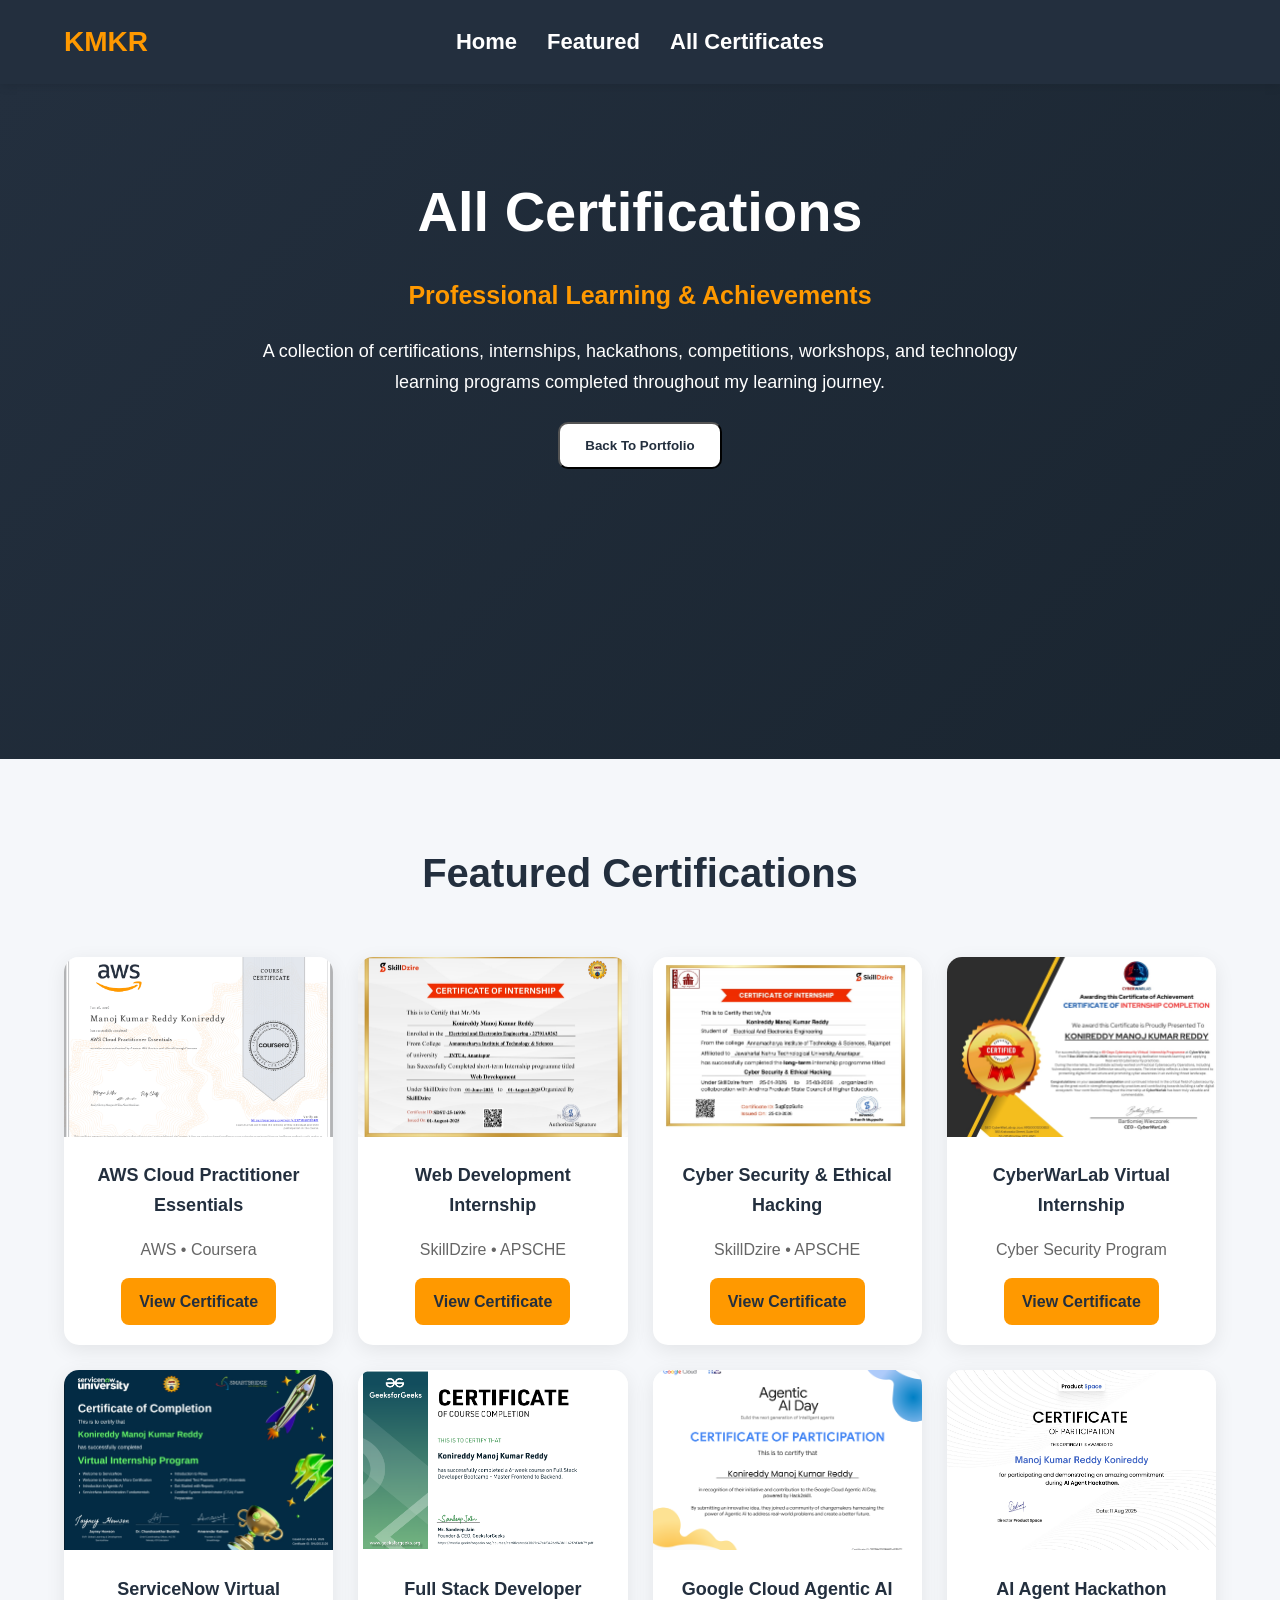
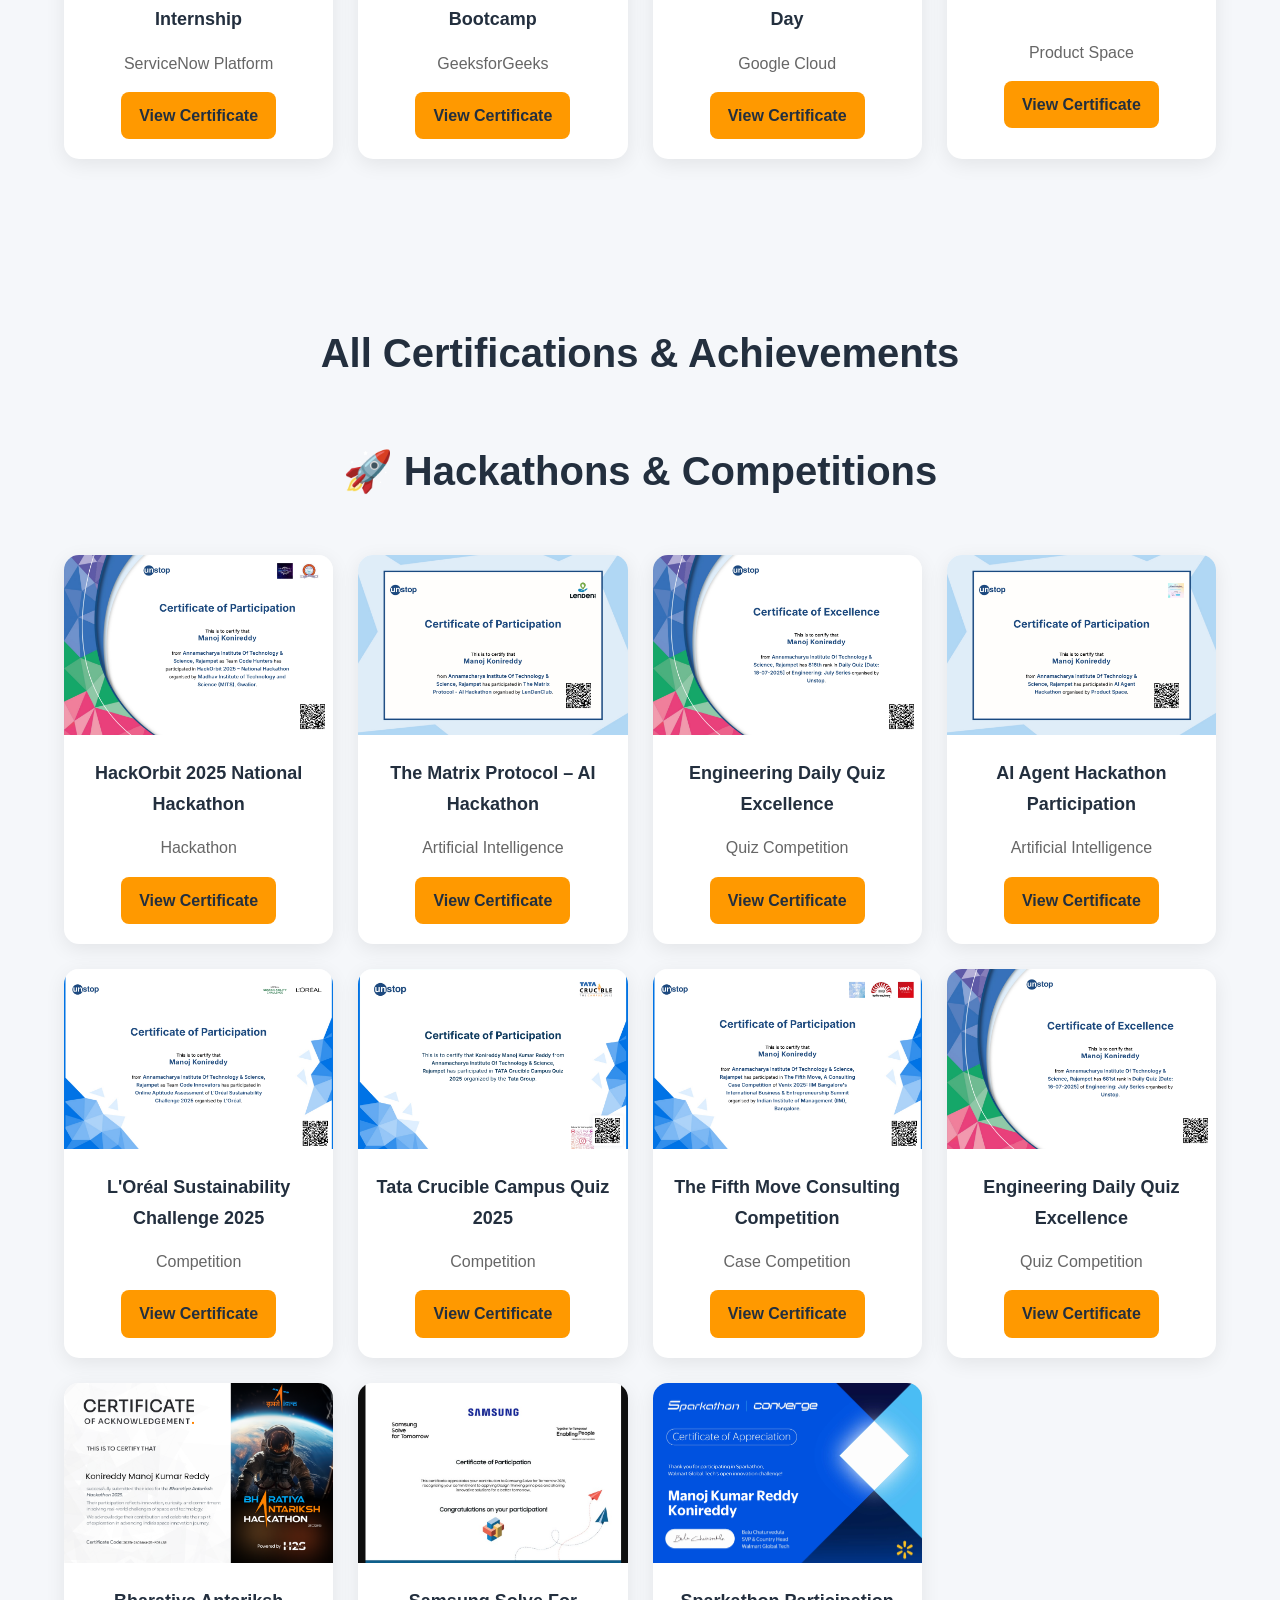
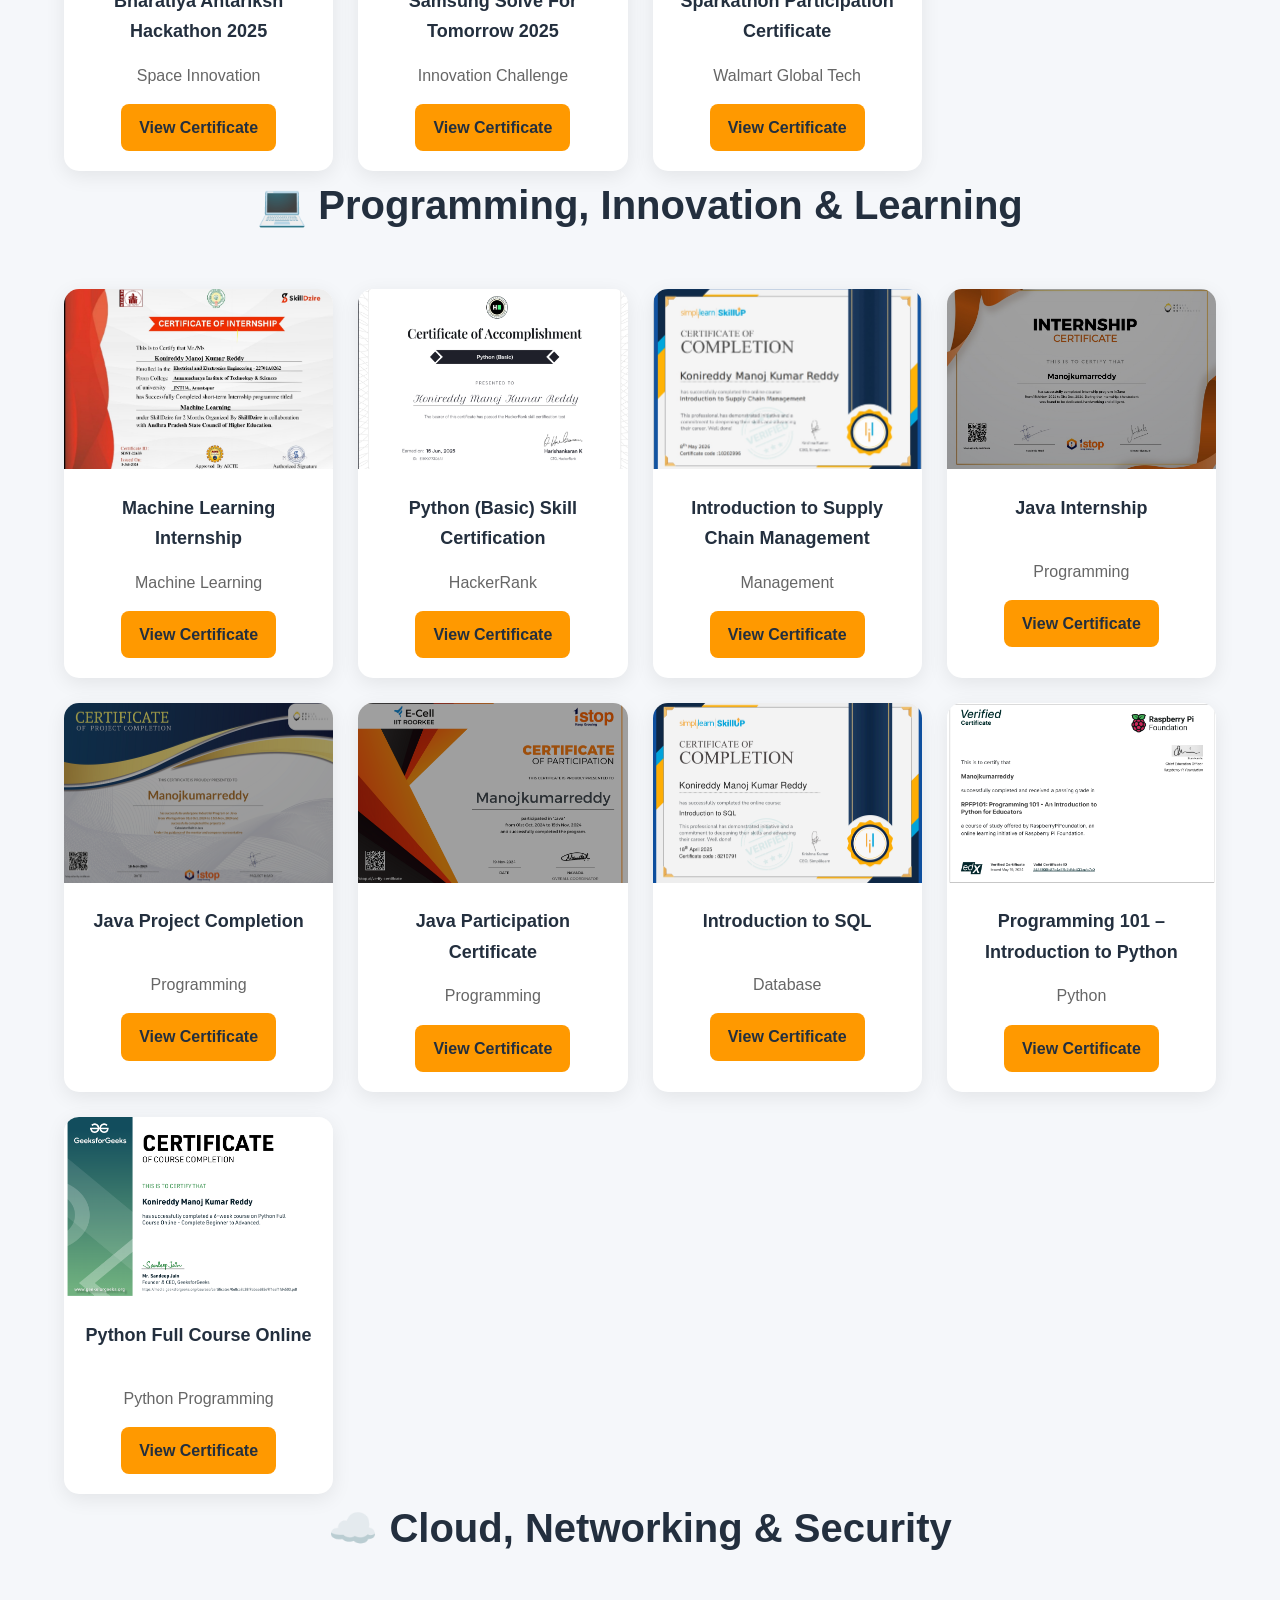
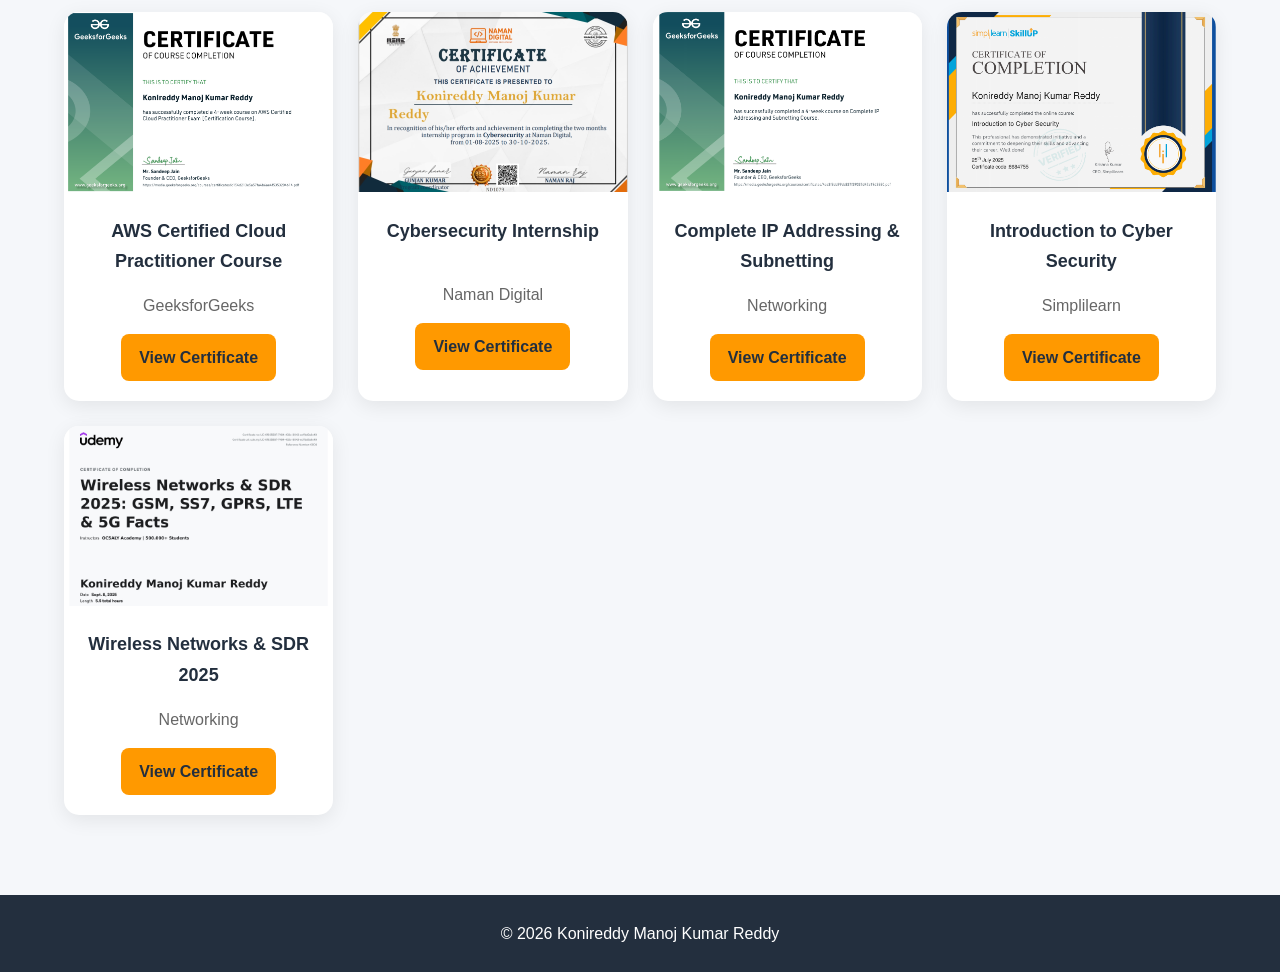
==== commit 20ce2452: "change in certifications.html" ====
--- a/certifications.html
+++ b/certifications.html
@@ -54,9 +54,11 @@
 
 <div class="buttons">
 
-<a href="index.html" class="btn">
-← Back To Portfolio
-</a>
+<button
+onclick="history.back()"
+class="btn secondary">
+Back To Portfolio
+</button>
 
 </div>
 
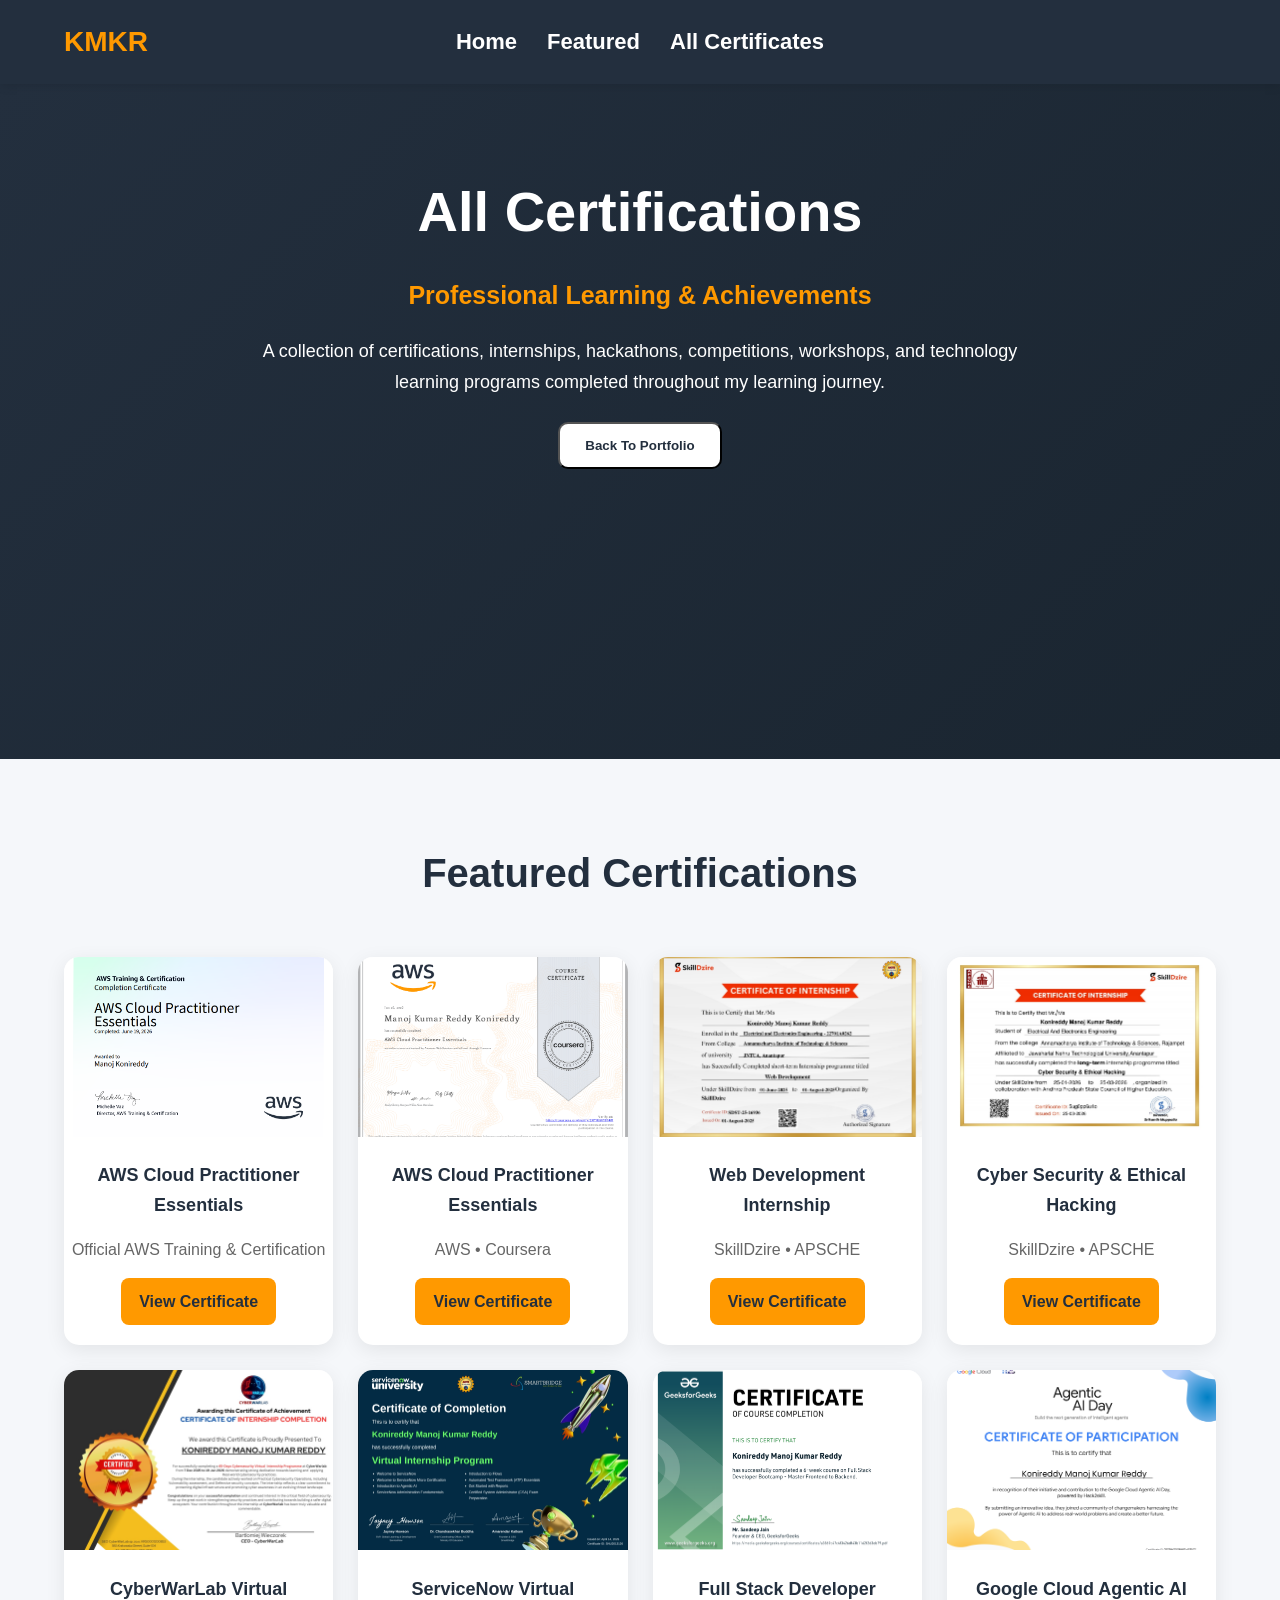
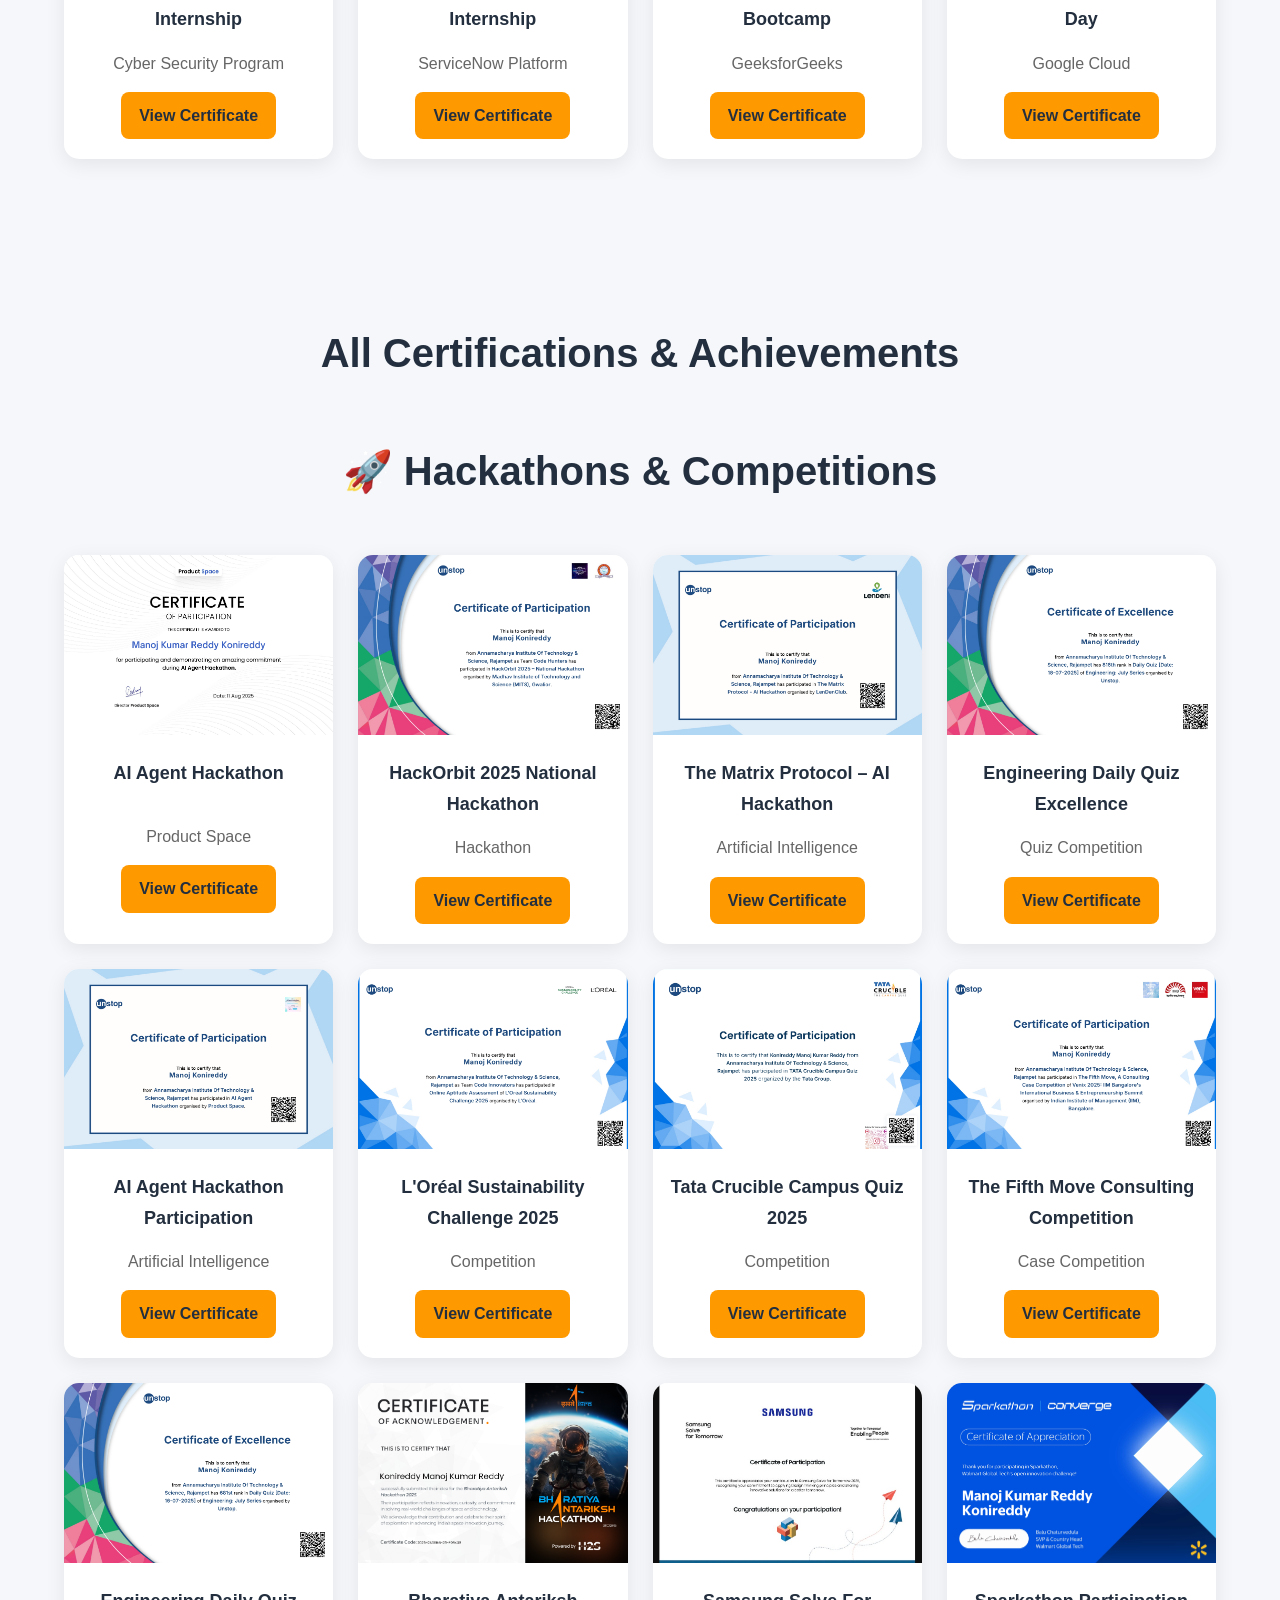
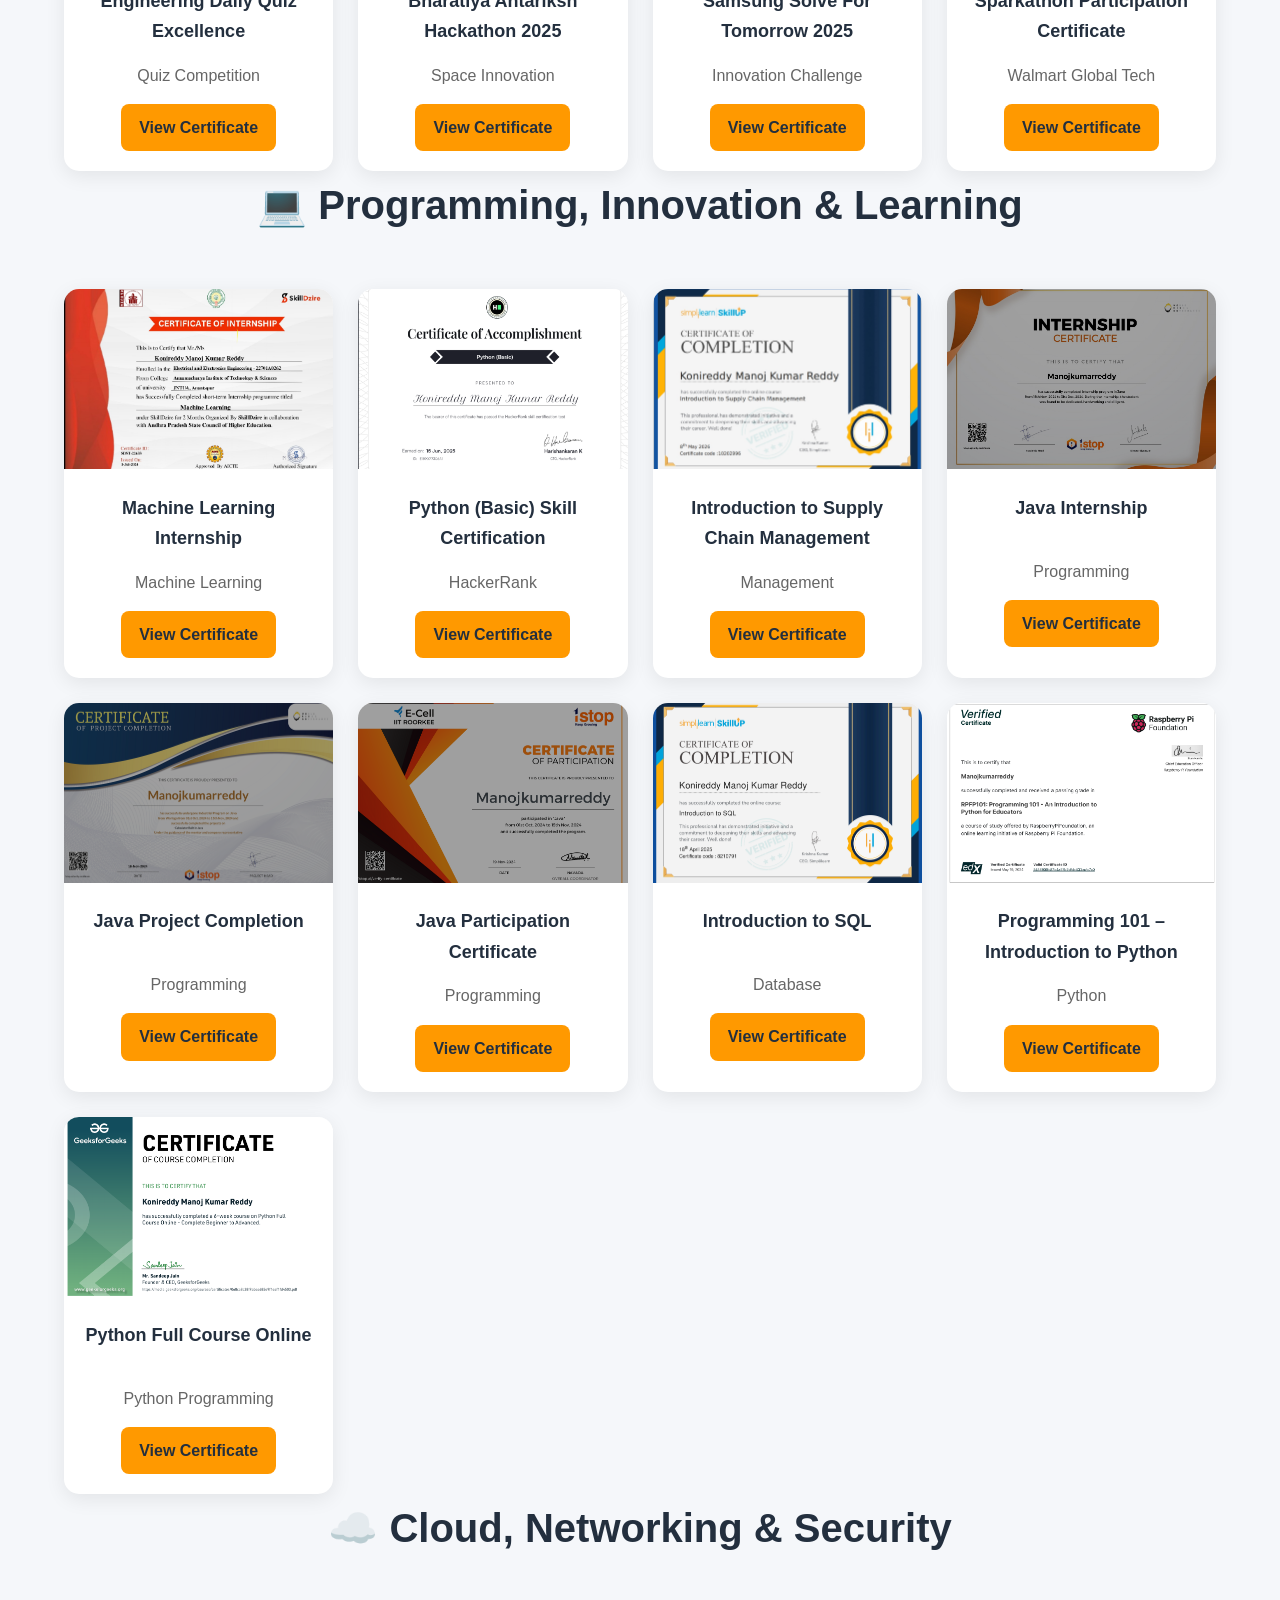
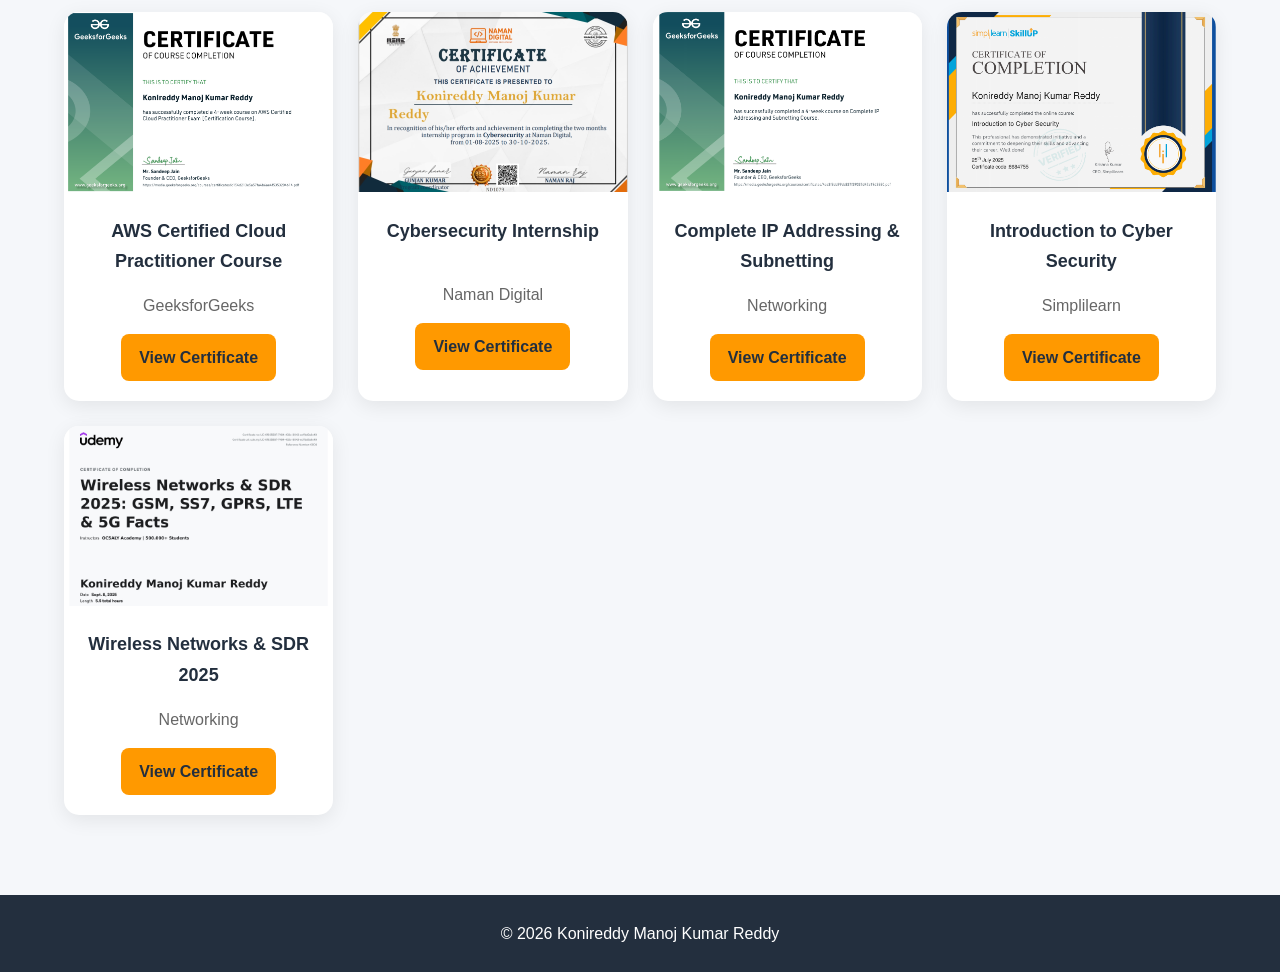
==== commit 0184827a: "Redesign portfolio with new projects, responsive improvements, image gallery, AWS architecture, and " ====
--- a/certifications.html
+++ b/certifications.html
@@ -74,6 +74,18 @@
 
 <div class="cert-grid">
 
+<!-- AWS Training & Certification -->
+
+<div class="cert-card">
+<img src="images/aws-cloud-training.png"
+alt="AWS Cloud Practitioner">
+<h3>AWS Cloud Practitioner Essentials</h3>
+<p>Official AWS Training & Certification</p>
+<a href="images/aws-cloud-training.png" target="_blank" class="cert-btn">
+View Certificate
+</a>
+</div>
+
 <!-- AWS -->
 <div class="cert-card">
 <img src="images/aws-cloud.png">
@@ -144,27 +156,27 @@
 </a>
 </div>
 
+</div>
+
+</section>
+
+<section id="all-certificates">
+
+<h2>All Certifications & Achievements</h2>
+
+<h2>🚀 Hackathons & Competitions</h2>
+
+<div class="cert-grid">
+
 <!-- AI Agent -->
 <div class="cert-card">
-<img src="images/ai-agent.png">
+<img src="images/certificates/ai-agent.png">
 <h3>AI Agent Hackathon</h3>
 <p>Product Space</p>
-<a href="images/ai-agent.png" target="_blank" class="cert-btn">
-View Certificate
-</a>
-</div>
-
-</div>
-
-</section>
-
-<section id="all-certificates">
-
-<h2>All Certifications & Achievements</h2>
-
-<h2>🚀 Hackathons & Competitions</h2>
-
-<div class="cert-grid">
+<a href="images/certificates/ai-agent.png" target="_blank" class="cert-btn">
+View Certificate
+</a>
+</div>
 
 <div class="cert-card">
 <img src="images/certificates/cef1.jpg">
--- a/style.css
+++ b/style.css
@@ -93,7 +93,7 @@
     min-height:75vh;
     background:linear-gradient(135deg,#232f3e,#1a2530);
     color:white;
-    padding:80px 20px;
+    padding:px 20px;
 }
 
 .hero h1{
@@ -1088,4 +1088,940 @@
     font-size:16px;
     font-weight:bold;
     color:#ff9900;
+}
+
+.architecture-image-large{
+    display:block;
+    width:100%;
+    max-width:1200px;
+    height:auto;
+    margin:30px auto;
+    border-radius:12px;
+}
+
+/* ==========================================
+   DESKTOP NAVIGATION
+========================================== */
+
+.desktop-nav{
+
+    display:flex;
+
+    justify-content:space-between;
+
+    align-items:center;
+
+}
+
+.desktop-links{
+
+    display:flex;
+
+    gap:35px;
+
+    list-style:none;
+
+}
+
+.desktop-links a{
+
+    text-decoration:none;
+
+}
+
+
+/* ==========================================
+   MOBILE NAVIGATION
+========================================== */
+
+.mobile-nav{
+
+    display:none;
+
+    justify-content:space-between;
+
+    align-items:center;
+
+    padding:02px 10px;
+
+    position:fixed;
+
+    top:0;
+
+    left:0;
+
+    width:100%;
+
+    background:#1f2b3a;
+
+    z-index:9999;
+
+    box-shadow:0 3px 12px rgba(0,0,0,.08);
+
+}
+
+.menu-btn{
+
+color:white;
+
+font-size:2rem;
+
+background:none;
+
+border:none;
+
+cursor:pointer;
+
+}
+
+
+/* ==========================================
+   MOBILE DRAWER
+========================================== */
+
+.mobile-drawer{
+
+    position:fixed;
+
+    top:0;
+
+    right:-320px;
+
+    width:300px;
+
+    height:100vh;
+
+    background:#1f2b3a;
+
+    color:#fff;
+
+    box-shadow:-5px 0 20px rgba(0,0,0,.15);
+
+    transition:.35s;
+
+    z-index:10001;
+
+    padding:30px;
+
+    overflow-y:auto;
+
+}
+
+.mobile-drawer.open{
+
+    right:0;
+
+}
+
+.drawer-header{
+
+    display:flex;
+
+    justify-content:space-between;
+
+    align-items:center;
+
+    margin-bottom:35px;
+
+    color:#ffffff;
+
+}
+
+.drawer-header button{
+
+    font-size:1.8rem;
+
+    border:none;
+
+    background:none;
+
+    cursor:pointer;
+
+    color:#ffffff;
+
+}
+
+.mobile-drawer a{
+
+    display:block;
+
+    padding:18px 0;
+
+    color:#ffffff;
+
+    text-decoration:none;
+
+    font-size:18px;
+
+    font-weight:500;
+
+    border-bottom:1px solid rgba(255,255,255,.08);
+
+    transition:.3s;
+
+}
+
+.mobile-drawer a:hover{
+
+    color:#ff9f1c;
+
+    padding-left:10px;
+
+}
+
+.mobile-overlay{
+
+    position:fixed;
+
+    inset:0;
+
+    background:rgba(0,0,0,.45);
+
+    opacity:0;
+
+    visibility:hidden;
+
+    transition:.3s;
+
+    z-index:10000;
+
+}
+
+.mobile-overlay.show{
+
+    opacity:1;
+
+    visibility:visible;
+
+}
+
+
+/* ==========================================
+   RESPONSIVE
+========================================== */
+
+@media(max-width:768px){
+
+.desktop-nav{
+
+    display:none;
+
+}
+
+.mobile-nav{
+
+    display:flex;
+
+}
+
+}
+
+@media(min-width:769px){
+
+.mobile-nav{
+
+    display:none;
+
+}
+
+.mobile-drawer{
+
+    display:none;
+
+}
+
+.mobile-overlay{
+
+    display:none;
+
+}
+
+}
+
+/* =====================================================
+   WEB SECURITY ANALYZER
+===================================================== */
+
+.security-highlights{
+
+display:grid;
+
+grid-template-columns:repeat(auto-fit,minmax(240px,1fr));
+
+gap:25px;
+
+margin-top:35px;
+
+}
+
+.security-card{
+
+background:#fff;
+
+padding:30px;
+
+border-radius:15px;
+
+box-shadow:0 10px 25px rgba(0,0,0,.08);
+
+transition:.35s;
+
+text-align:center;
+
+border-top:5px solid #ff9f1c;
+
+}
+
+.security-card:hover{
+
+transform:translateY(-8px);
+
+box-shadow:0 20px 40px rgba(0,0,0,.15);
+
+}
+
+.security-icon{
+
+font-size:45px;
+
+margin-bottom:15px;
+
+}
+
+.security-card h3{
+
+margin-bottom:15px;
+
+color:#1f2b3a;
+
+}
+
+.security-card p{
+
+color:#555;
+
+line-height:1.7;
+
+}
+
+/* ======================================= */
+
+.scan-grid{
+
+display:grid;
+
+grid-template-columns:repeat(auto-fit,minmax(260px,1fr));
+
+gap:25px;
+
+margin-top:35px;
+
+}
+
+.scan-card{
+
+background:#fff;
+
+padding:25px;
+
+border-radius:15px;
+
+box-shadow:0 8px 20px rgba(0,0,0,.08);
+
+transition:.3s;
+
+border-left:5px solid #ff9f1c;
+
+}
+
+.scan-card:hover{
+
+transform:translateY(-6px);
+
+box-shadow:0 18px 35px rgba(0,0,0,.15);
+
+}
+
+.scan-card h3{
+
+margin-bottom:15px;
+
+color:#1f2b3a;
+
+}
+
+.scan-card p{
+
+line-height:1.7;
+
+color:#555;
+
+}
+
+/* ======================================= */
+
+.tech-stack-grid{
+
+display:grid;
+
+grid-template-columns:repeat(auto-fit,minmax(220px,1fr));
+
+gap:25px;
+
+margin-top:35px;
+
+}
+
+.tech-category{
+
+background:#fff;
+
+padding:25px;
+
+border-radius:15px;
+
+box-shadow:0 8px 20px rgba(0,0,0,.08);
+
+transition:.3s;
+
+}
+
+.tech-category:hover{
+
+transform:translateY(-6px);
+
+}
+
+.tech-category h3{
+
+text-align:center;
+
+margin-bottom:20px;
+
+color:#ff9f1c;
+
+}
+
+.tech-category ul{
+
+padding-left:20px;
+
+line-height:2;
+
+}
+
+/* ======================================= */
+
+.workflow-steps{
+
+display:grid;
+
+grid-template-columns:repeat(auto-fit,minmax(220px,1fr));
+
+gap:30px;
+
+margin-top:20px;
+
+}
+
+.workflow-step{
+
+background:#fff;
+
+padding:30px;
+
+border-radius:15px;
+
+text-align:center;
+
+box-shadow:0 10px 25px rgba(0,0,0,.08);
+
+position:relative;
+
+transition:.3s;
+
+}
+
+.workflow-step:hover{
+
+transform:translateY(-6px);
+
+}
+
+.step-number{
+
+width:55px;
+
+height:55px;
+
+background:#ff9f1c;
+
+color:#fff;
+
+font-size:22px;
+
+font-weight:bold;
+
+border-radius:50%;
+
+display:flex;
+
+align-items:center;
+
+justify-content:center;
+
+margin:auto;
+
+margin-bottom:20px;
+
+}
+
+.workflow-step h3{
+
+margin-bottom:15px;
+
+color:#1f2b3a;
+
+}
+
+.workflow-step p{
+
+line-height:1.7;
+
+color:#555;
+
+}
+
+/* ======================================= */
+
+.reports-grid{
+
+display:grid;
+
+grid-template-columns:repeat(auto-fit,minmax(320px,1fr));
+
+gap:30px;
+
+margin-top:35px;
+
+}
+
+.report-card{
+
+background:#fff;
+
+padding:25px;
+
+border-radius:15px;
+
+box-shadow:0 10px 25px rgba(0,0,0,.08);
+
+transition:.3s;
+
+text-align:center;
+
+}
+
+.report-card:hover{
+
+transform:translateY(-6px);
+
+}
+
+.report-card h3{
+
+margin-bottom:20px;
+
+color:#1f2b3a;
+
+}
+
+.report-card ul{
+
+margin-top:20px;
+
+padding-left:20px;
+
+line-height:2;
+
+text-align:left;
+
+}
+
+/* ======================================= */
+
+.scan-card,
+.tech-category,
+.security-card,
+.workflow-step,
+.report-card{
+
+overflow:hidden;
+
+}
+
+/* ======================================= */
+
+@media(max-width:768px){
+
+.security-highlights,
+
+.scan-grid,
+
+.tech-stack-grid,
+
+.workflow-steps,
+
+.reports-grid{
+
+grid-template-columns:1fr;
+
+}
+
+.security-card,
+
+.scan-card,
+
+.tech-category,
+
+.workflow-step,
+
+.report-card{
+
+padding:22px;
+
+}
+
+.security-icon{
+
+font-size:38px;
+
+}
+
+.step-number{
+
+width:48px;
+
+height:48px;
+
+font-size:20px;
+
+}
+
+}
+
+/* ==========================================
+   IMAGE VIEWER
+========================================== */
+
+.image-viewer{
+
+position:fixed;
+
+top:0;
+
+left:0;
+
+width:100%;
+
+height:100%;
+
+background:rgba(0,0,0,.92);
+
+display:flex;
+
+justify-content:center;
+
+align-items:center;
+
+opacity:0;
+
+visibility:hidden;
+
+transition:.35s;
+
+z-index:99999;
+
+}
+
+.image-viewer.show{
+
+opacity:1;
+
+visibility:visible;
+
+}
+
+.viewer-image{
+
+max-width:96%;
+
+max-height:92vh;
+
+object-fit:contain;
+
+border-radius:12px;
+
+box-shadow:0 20px 60px rgba(0,0,0,.55);
+
+}
+
+@keyframes zoomIn{
+
+from{
+
+transform:scale(.8);
+
+opacity:0;
+
+}
+
+to{
+
+transform:scale(1);
+
+opacity:1;
+
+}
+
+}
+
+.viewer-close{
+
+position:absolute;
+
+top:20px;
+
+right:20px;
+
+width:46px;
+
+height:46px;
+
+display:flex;
+
+align-items:center;
+
+justify-content:center;
+
+padding:0;
+
+padding-bottom:5px;
+
+border:none;
+
+border-radius:50%;
+
+background:rgba(255,255,255,.15);
+
+backdrop-filter:blur(8px);
+
+color:#fff;
+
+font-size:24px;
+
+font-weight:400;
+
+line-height:1;
+
+cursor:pointer;
+
+transition:all .25s ease;
+
+border:1px solid rgba(255,255,255,.15);
+
+}
+
+.viewer-close:hover{
+
+background:#ff9f1c;
+
+transform:scale(1.08);
+
+}
+
+.viewer-btn{
+
+position:absolute;
+
+top:50%;
+
+transform:translateY(-50%);
+
+background:rgba(255,255,255,.12);
+
+color:white;
+
+border:none;
+
+font-size:40px;
+
+width:60px;
+
+height:60px;
+
+cursor:pointer;
+
+border-radius:50%;
+
+transition:.3s;
+
+backdrop-filter:blur(6px);
+
+}
+
+.viewer-btn:hover{
+
+background:#ff9f1c;
+
+}
+
+.viewer-prev{
+
+left:50px;
+
+}
+
+.viewer-next{
+
+right:50px;
+
+}
+
+.viewer-counter{
+
+position:absolute;
+
+bottom:50px;
+
+left:50%;
+
+transform:translateX(-50%);
+
+color:white;
+
+font-size:18px;
+
+font-weight:600;
+
+letter-spacing:1px;
+
+background:rgba(0,0,0,.35);
+
+padding:8px 18px;
+
+border-radius:30px;
+
+}
+
+.gallery-image{
+
+cursor:pointer;
+
+transition:.35s;
+
+}
+
+.gallery-image:hover{
+
+transform:scale(1.02);
+
+}
+
+@media(max-width:768px){
+
+.viewer-image{
+
+max-width:95%;
+
+max-height:80%;
+
+}
+
+.viewer-btn{
+
+opacity:.55;
+
+width:50px;
+
+height:50px;
+
+font-size:30px;
+
+background:rgba(255,255,255,.15);
+
+backdrop-filter:blur(8px);
+
+}
+
+.viewer-btn:hover{
+
+opacity:1;
+
+background:#ff9f1c;
+
+}
+
+.viewer-prev{
+
+left:10px;
+
+}
+
+.viewer-next{
+
+right:10px;
+
+}
+
+.viewer-close{
+
+top:15px;
+
+right:15px;
+
+display:flex;
+
+align-items:center;
+
+justify-content:center;
+
+padding:0;
+
+padding-bottom:5px;
+
+font-size:14px;
+
+font-weight:800;
+
+line-height:1;
+
+cursor:pointer;
+
+transition:all .25s ease;
+
+border:1px solid rgba(255,255,255,.15);
+
+}
+
+.viewer-close:hover{
+
+background:#ff9f1c;
+
+transform:scale(1.08);
+
+}
+
+.viewer-counter{
+
+padding:8px 18px;
+
+background:rgba(0,0,0,.55);
+
+border-radius:30px;
+
+font-weight:600;
+
+}
+
 }
